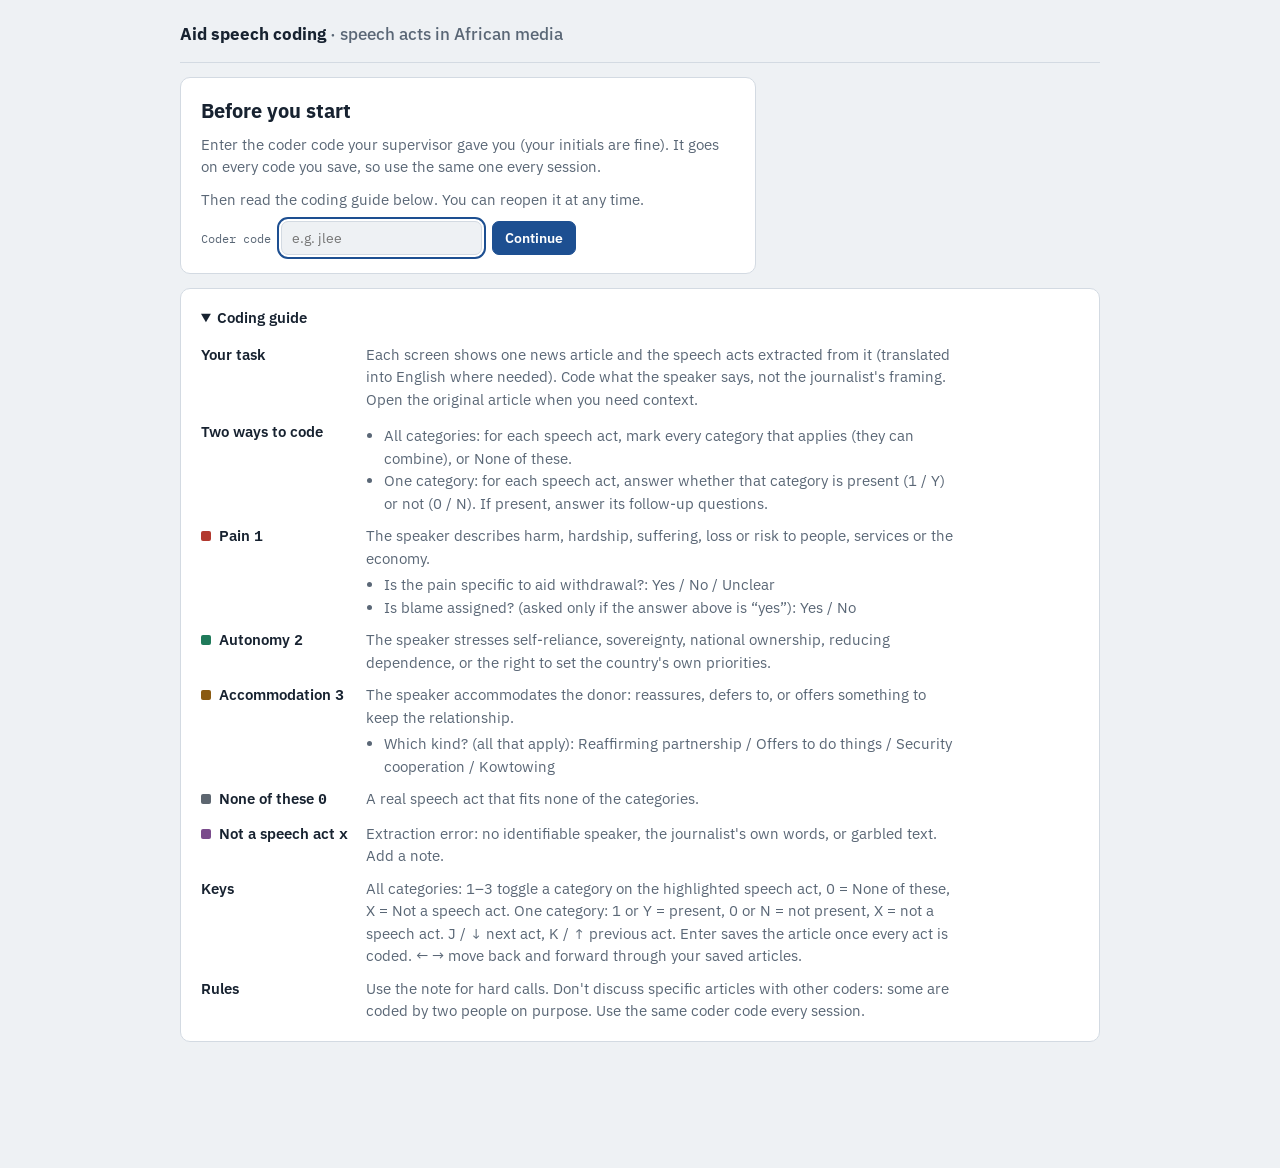
==== index.html @ 62e28b20 "Load the full coded corpus (7,097 articles, 36,225 speech acts) Data is now an index plus 100 shards" ====
<!doctype html>
<html lang="en">
<head>
<meta charset="utf-8">
<meta name="viewport" content="width=device-width,initial-scale=1,viewport-fit=cover">
<title>Aid Speech Coding</title>
<link rel="preconnect" href="https://fonts.googleapis.com">
<link rel="stylesheet" href="https://fonts.googleapis.com/css2?family=IBM+Plex+Sans:wght@400;500;600;700&family=Source+Serif+4:ital,opsz,wght@0,8..60,400;0,8..60,600;1,8..60,400&family=IBM+Plex+Mono:wght@400;500&display=swap">
<style>
/* Layout: one reading column. Article strip on top, then a stack of speech-act cards,
   each with its category keys; save bar pinned to the bottom. */
:root {
  --bg: #eef1f4; --surface: #ffffff; --ink: #172230; --muted: #5a6776; --line: #d3dae2;
  --accent: #1d4f91;          /* active card / primary action */
  --pain: #b2392f; --auto: #1f7a5a; --acc: #8a5a12; --none: #5d6670; --bad: #7a4b8c;
  --hi: #fff3c4; --danger: #a3302a;
  --sans: "IBM Plex Sans", system-ui, -apple-system, sans-serif;
  --serif: "Source Serif 4", Georgia, serif;
  --mono: "IBM Plex Mono", ui-monospace, Menlo, monospace;
  color-scheme: light;
}
@media (prefers-color-scheme: dark) { :root:not([data-theme="light"]) {
  --bg: #11161c; --surface: #1a2129; --ink: #e4e9ef; --muted: #93a0ae; --line: #2e3842;
  --accent: #6fa3e8; --pain: #e57a6e; --auto: #4fc08f; --acc: #d9a650; --none: #a3acb6; --bad: #c193d3; --hi: #4a4120; --danger: #ef7f74;
  color-scheme: dark; } }
:root[data-theme="dark"] {
  --bg: #11161c; --surface: #1a2129; --ink: #e4e9ef; --muted: #93a0ae; --line: #2e3842;
  --accent: #6fa3e8; --pain: #e57a6e; --auto: #4fc08f; --acc: #d9a650; --none: #a3acb6; --bad: #c193d3; --hi: #4a4120; --danger: #ef7f74;
  color-scheme: dark; }
* { box-sizing: border-box; }
[hidden] { display: none !important; }
html, body { background: var(--bg); }
body { color: var(--ink); font: 15px/1.5 var(--sans); padding-left: max(16px, env(safe-area-inset-left, 0px)); padding-right: max(16px, env(safe-area-inset-right, 0px)); padding-block: 0 120px; }
.wrap { max-width: 920px; margin: 0 auto; display: grid; gap: 14px; }
header { display: flex; flex-wrap: wrap; align-items: center; gap: 8px 20px; padding-block: 14px; border-bottom: 1px solid var(--line); }
header h1 { margin: 0; font-size: 17px; font-weight: 700; }
header h1 span { color: var(--muted); font-weight: 500; }
.stats { margin-left: auto; display: flex; flex-wrap: wrap; gap: 6px 18px; font: 500 13px var(--mono); color: var(--muted); font-variant-numeric: tabular-nums; align-items: center; }
.stats b { color: var(--ink); font-weight: 500; }
.panel { background: var(--surface); border: 1px solid var(--line); border-radius: 10px; padding: 18px 20px; }
.msg { max-width: 64ch; }
.msg h2 { margin: 0 0 8px; font-size: 20px; text-wrap: balance; }
.msg p { margin: 0 0 10px; color: var(--muted); }
.art h2 { margin: 0 0 4px; font: 600 20px/1.3 var(--serif); text-wrap: balance; }
.meta { font: 12.5px var(--mono); color: var(--muted); display: flex; flex-wrap: wrap; gap: 4px 14px; }
.meta a { color: var(--accent); }
.acts { display: grid; gap: 12px; }
.act { background: var(--surface); border: 1px solid var(--line); border-radius: 10px; padding: 14px 16px; display: grid; gap: 10px; cursor: default; min-width: 0; }
.act.on { border-color: var(--accent); box-shadow: 0 0 0 1px var(--accent); }
.act.ok .num { color: var(--auto); }
.act .top { display: flex; gap: 10px; align-items: baseline; flex-wrap: wrap; }
.num { font: 500 12px var(--mono); color: var(--muted); }
.spk { font-weight: 600; }
.speech { font: 16.5px/1.6 var(--serif); margin: 0; overflow-wrap: anywhere; }
.keys { display: flex; flex-wrap: wrap; gap: 8px; }
.keys button { font: 600 14px var(--sans); color: var(--ink); background: var(--surface); border: 2px solid var(--line); border-radius: 8px; padding: 7px 12px; cursor: pointer; display: inline-flex; gap: 8px; align-items: center; }
.keys button kbd { font: 400 11px var(--mono); color: var(--muted); }
.keys button:hover { border-color: var(--muted); }
.keys .sep { width: 1px; background: var(--line); margin-inline: 2px; }
.keys button[aria-pressed="true"] { border-color: var(--c); background: color-mix(in srgb, var(--c) 14%, var(--surface)); }
.fq { display: grid; gap: 8px; border-left: 3px solid var(--c); padding: 4px 0 4px 12px; }
.fq .q { display: flex; flex-wrap: wrap; gap: 6px 10px; align-items: center; font-size: 14px; }
.fq .q > span { color: var(--muted); min-width: 0; }
.fq .q.miss > span { color: var(--danger); }
.chip { font: 500 13px var(--sans); color: var(--ink); background: var(--bg); border: 1px solid var(--line); border-radius: 999px; padding: 4px 11px; cursor: pointer; }
.chip[aria-pressed="true"] { background: var(--c); border-color: var(--c); color: var(--surface); }
.savebar { position: fixed; left: 0; right: 0; bottom: 0; z-index: 5; background: var(--surface); border-top: 1px solid var(--line);
  padding: 10px max(16px, env(safe-area-inset-right, 0px)) calc(10px + env(safe-area-inset-bottom, 0px)) max(16px, env(safe-area-inset-left, 0px)); }
.savebar .in { max-width: 920px; margin: 0 auto; display: flex; flex-wrap: wrap; gap: 10px; align-items: center; }
button.btn { font: 500 14px var(--sans); color: var(--ink); background: var(--surface); border: 1px solid var(--line); border-radius: 7px; padding: 7px 12px; cursor: pointer; }
button.btn.primary { background: var(--accent); color: var(--surface); border-color: var(--accent); font-weight: 600; }
button:disabled { opacity: .45; cursor: default; }
button:focus-visible, input:focus-visible, summary:focus-visible { outline: 2px solid var(--accent); outline-offset: 2px; }
input[type=text] { font: 14px var(--sans); color: var(--ink); background: var(--bg); border: 1px solid var(--line); border-radius: 7px; padding: 7px 10px; min-width: 0; }
#note { flex: 1; min-width: 160px; }
.status { font: 13px var(--mono); color: var(--muted); }
.status.err { color: var(--danger); }
.where { font: 12px var(--mono); color: var(--muted); }
details.guide summary { cursor: pointer; font-weight: 600; }
.guide dl { display: grid; grid-template-columns: max-content 1fr; gap: 10px 18px; margin: 14px 0 0; max-width: 84ch; }
.guide dt { font-weight: 600; }
.guide dd { margin: 0; color: var(--muted); }
.guide dd ul { margin: 4px 0 0; padding-left: 18px; }
.sw { display: inline-block; width: 10px; height: 10px; border-radius: 2px; margin-right: 8px; background: var(--c); }
@media (max-width: 640px) {
  .guide dl { grid-template-columns: 1fr; gap: 2px; } .guide dd { margin-bottom: 10px; }
  .keys button kbd { display: none; }
  .stats { margin-left: 0; }
}
@media (pointer: coarse) { .keys button kbd, .keyhelp { display: none; } }
.meta a { font-weight: 600; }
.mode { color: var(--auto); } .mode.warn { color: var(--acc); }
button.btn.small { font-size: 12.5px; padding: 4px 9px; }
.formrow { display: flex; gap: 10px; flex-wrap: wrap; align-items: center; }
.task-pill { font: 600 12px var(--sans); color: var(--ink); background: var(--bg); border: 1px solid var(--line); border-radius: 999px; padding: 3px 10px; }
.tasks { display: grid; grid-template-columns: repeat(auto-fit, minmax(220px, 1fr)); gap: 10px; margin-top: 14px; }
.taskcard { --c: var(--accent); text-align: left; display: grid; gap: 4px; font: 14px/1.45 var(--sans); color: var(--muted); background: var(--surface); border: 2px solid var(--line); border-left: 6px solid var(--c); border-radius: 9px; padding: 12px 14px; cursor: pointer; }
.taskcard b { color: var(--ink); font-size: 15px; }
.taskcard:hover { border-color: var(--muted); border-left-color: var(--c); }
.taskcard.on { border-color: var(--c); }
.focus { border-left: 6px solid var(--c); display: grid; gap: 2px; }
.focus .eyebrow { font: 600 11px var(--sans); letter-spacing: .08em; text-transform: uppercase; color: var(--muted); }
.focus h3 { margin: 0; font-size: 18px; }
.focus p { margin: 0; color: var(--muted); max-width: 70ch; }
</style>
</head>
<body>
<div class="wrap">
  <header>
    <h1>Aid speech coding <span>· speech acts in African media</span></h1>
    <div class="stats" id="stats" hidden>
      <span class="task-pill" id="s-task"></span>
      <span>you <b id="s-me">0</b></span>
      <span id="s-teamwrap">team <b id="s-team">0</b>/<b id="s-total">0</b> articles</span>
      <span id="s-code"></span>
      <span class="mode" id="s-mode"></span>
      <button class="btn small" id="change-task" type="button">Change task</button>
      <button class="btn small" id="dl" type="button">Download my codes</button>
      <button class="btn small" id="switch" type="button">Switch coder</button>
    </div>
  </header>

  <section class="panel msg" id="gate"><h2>Loading…</h2><p>Loading the speech acts.</p></section>

  <section class="panel msg" id="onboard" hidden>
    <h2>Before you start</h2>
    <p>Enter the coder code your supervisor gave you (your initials are fine). It goes on every code you save, so use the same one every session.</p>
    <p>Then read the coding guide below. You can reopen it at any time.</p>
    <form id="code-form" class="formrow">
      <label for="code-input" class="where">Coder code</label>
      <input type="text" id="code-input" maxlength="12" autocomplete="off" placeholder="e.g. jlee" required>
      <button class="btn primary" type="submit">Continue</button>
    </form>
    <p class="status err" id="code-err" hidden></p>
  </section>

  <section class="panel" id="taskpick" hidden>
    <div class="msg">
      <h2>Choose how to code</h2>
      <p>Use the task your supervisor assigned. You can switch at any time; each task keeps its own progress.</p>
    </div>
    <div class="tasks" id="tasks"></div>
  </section>

  <section id="work" class="wrap" hidden>
    <div class="panel focus" id="focus" hidden></div>
    <div class="panel art" id="art"></div>
    <div class="acts" id="acts"></div>
    <div class="where" id="where"></div>
  </section>

  <section class="panel msg" id="done" hidden>
    <h2>Nothing left in this task right now</h2>
    <p id="done-text">Every article in this task is either done or being coded by someone else. If a teammate stops partway, their articles come back after a while, so check again later, or choose another task.</p>
    <div class="formrow"><button class="btn" id="done-back" type="button">← Review my codes</button><button class="btn" id="done-task" type="button">Choose another task</button></div>
  </section>

  <details class="panel guide" id="guide">
    <summary>Coding guide</summary>
    <dl id="guide-dl"></dl>
  </details>
</div>

<div class="savebar" id="savebar" hidden><div class="in">
  <button class="btn" id="prev" type="button">← Back</button>
  <button class="btn" id="fwd" type="button">Forward →</button>
  <input type="text" id="note" maxlength="400" placeholder="Note on this article (optional)">
  <span class="status" id="status"></span>
  <button class="btn primary" id="save" type="button">Save &amp; next article</button>
</div></div>

<script src="assets/config.js"></script>
<script src="assets/codebook.js"></script>
<script>
const $ = id => document.getElementById(id);
const ABSENT = { id: "absent", keys: ["0", "n"], label: "Not present", color: "--none", desc: "The category does not appear in this speech act." };
const ALL = [...CATS, ...EXCL], byCat = Object.fromEntries([...ALL, ABSENT].map(c => [c.id, c]));
const STALE_MS = (CONFIG.STALE_MINUTES || 30) * 60 * 1000;
let api, coder = "", task = "", items = [], byId = {};
let claims = new Map(), mine = new Map(), history = [], pos = -1;
let current = null, draft = null, active = 0, writing = false;
let OPTS = [], EXCL_IDS = [], poller = null;   // the answer buttons for the current task

const store = {
  get(k) { try { return JSON.parse(localStorage.getItem("aidspeech:" + k)); } catch { return null; } },
  set(k, v) { try { localStorage.setItem("aidspeech:" + k, JSON.stringify(v)); return true; } catch { return false; } },
  del(k) { try { localStorage.removeItem("aidspeech:" + k); } catch {} },
};

// ---------- tasks ----------
// "all": every category, speech by speech. A category id: only that category, present or not.
// Each (article, task) is its own unit of work: its own claim, save and double-coding.
const wid = (itemId, t = task) => itemId + "-" + t;
const itemOf = w => byId[w.slice(0, w.lastIndexOf("-"))];
function taskLabel(t) { return t === "all" ? "All categories" : byCat[t].label + " only"; }
function setTask(t) {
  task = t; store.set("task", t);
  if (t === "all") {
    OPTS = ALL.map(c => ({ ...c, keys: [c.key] }));
    EXCL_IDS = EXCL.map(e => e.id);
  } else {
    const c = byCat[t];
    OPTS = [{ ...c, label: "Present: " + c.label, keys: ["1", "y"] }, ABSENT, { ...byCat.bad, keys: ["x"] }];
    EXCL_IDS = OPTS.map(o => o.id);          // one answer per act in single-category mode
  }
}
function renderTaskPicker() {
  const card = (t, title, text) => {
    const b = el("button", { type: "button", className: "taskcard" + (t === task ? " on" : "") }, el("b", { textContent: title }), el("span", { textContent: text }));
    if (t !== "all") b.style.setProperty("--c", `var(${byCat[t].color})`);
    b.onclick = () => { setTask(t); begin(); };
    return b;
  };
  $("tasks").replaceChildren(
    card("all", "All categories, speech by speech", "For each speech act, mark every category that applies. Best for a full first pass."),
    ...CATS.map(c => card(c.id, c.label + " only", `For each speech act, decide whether ${c.label.toLowerCase()} appears${c.q.length ? ", then answer the follow-up questions" : ""}.`)));
  show("taskpick");
}

// ---------- storage back ends ----------
const LocalAPI = {
  central: false,
  async state() { return []; },
  async mine(c) { return Object.values(store.get("codes:" + c) || {}); },
  async claim() {},
  async save(c, w, body) { const all = store.get("codes:" + c) || {}; all[w] = body; if (!store.set("codes:" + c, all)) throw new Error("Browser storage is full or blocked."); },
};
function SheetsAPI(url, key) {
  const get = async params => {
    const r = await fetch(url + "?" + new URLSearchParams({ ...params, k: key }));
    const j = await r.json(); if (!j.ok) throw new Error(j.error || "Server error"); return j;
  };
  const post = async payload => { // text/plain avoids a CORS preflight, which Apps Script can't answer
    const r = await fetch(url, { method: "POST", headers: { "Content-Type": "text/plain;charset=utf-8" }, body: JSON.stringify({ ...payload, k: key }) });
    const j = await r.json(); if (!j.ok) throw new Error(j.error || "Server error"); return j;
  };
  return {
    central: true,
    async state() { return (await get({ action: "state" })).claims; },
    async mine(c) { return (await get({ action: "mine", coder: c })).codes; },
    async claim(c, w) { await post({ action: "claim", coder: c, item: w }); },
    async save(c, w, body) { await post({ action: "save", coder: c, item: w, body, rows: rowsFor(c, body), cols: COLS }); },
  };
}

function show(id) { for (const s of ["gate", "onboard", "taskpick", "work", "done"]) $(s).hidden = s !== id; $("savebar").hidden = id !== "work"; }
function gate(t, p) { $("gate").replaceChildren(el("h2", { textContent: t }), el("p", { textContent: p })); show("gate"); }
function status(t, err) { $("status").textContent = t; $("status").classList.toggle("err", !!err); }
function el(tag, props = {}, ...kids) { const e = Object.assign(document.createElement(tag), props); e.append(...kids.filter(k => k != null)); return e; }
function hash(s) { let h = 2166136261; for (let i = 0; i < s.length; i++) { h ^= s.charCodeAt(i); h = Math.imul(h, 16777619); } return h >>> 0; }

// ---------- queue: same rules as the PV coding page, per task ----------
async function refreshState() {
  try {
    const rows = await api.state(); claims = new Map();
    for (const c of rows) { if (!claims.has(c.item)) claims.set(c.item, new Map()); claims.get(c.item).set(c.coder, { at: c.at, done: !!c.done }); }
    return true;
  } catch (e) { status("Couldn't reach the project sheet: " + e.message, true); return false; }
}
function activeCoders(w) {
  const m = claims.get(w); if (!m) return 0;
  let n = 0; const now = Date.now();
  for (const [c, x] of m) if (c !== coder && (x.done || now - x.at < STALE_MS)) n++;
  return n;
}
function pickNext() {
  const own = [...claims].filter(([w, m]) => m.has(coder) && !m.get(coder).done && !mine.has(w) && w.endsWith("-" + task) && itemOf(w));
  if (own.length) return own[0][0];
  const local = items.find(it => store.get(`draft:${coder}:${wid(it.id)}`) && !mine.has(wid(it.id)));
  if (local) return wid(local.id);
  const order = (a, b) => hash(coder + wid(a.id)) - hash(coder + wid(b.id));
  const open = items.filter(it => !mine.has(wid(it.id)) && activeCoders(wid(it.id)) < (api.central ? it.n : 1));
  const half = it => it.n === 2 && activeCoders(wid(it.id)) === 1;
  open.sort((a, b) => (a.p - b.p) || (half(b) - half(a)) || order(a, b));
  return open.length ? wid(open[0].id) : null;
}
function teamDone() {
  let d = 0;
  for (const it of items) { const m = claims.get(wid(it.id)); let k = 0; if (m) for (const c of m.values()) if (c.done) k++; if (k >= it.n) d++; }
  return d;
}
function renderStats() {
  $("s-task").textContent = taskLabel(task);
  $("s-me").textContent = mine.size;
  $("s-teamwrap").hidden = !api.central;
  $("s-team").textContent = teamDone(); $("s-total").textContent = items.length;
  $("s-code").textContent = "coder " + coder;
  $("s-mode").textContent = api.central ? "● saving to project sheet" : "● saving in this browser only";
  $("s-mode").classList.toggle("warn", !api.central);
  $("stats").hidden = false;
}

// ---------- validation ----------
function visibleQs(cat, a) { return (cat.q || []).filter(q => !q.showIf || a.f[cat.id + "." + q.showIf[0]] === q.showIf[1]); }
function missing(a) {
  if (!a.cats.length) return [task === "all" ? "a category" : "an answer"];
  const out = [];
  for (const c of a.cats) { const cat = byCat[c];
    for (const q of visibleQs(cat, a)) { const v = a.f[c + "." + q.id]; if (v == null || (Array.isArray(v) && !v.length)) out.push(cat.label + ": " + q.label.replace(/\?.*$/, "?")); } }
  return out;
}
function cleanFollowups(a) {
  const keep = {};
  for (const c of a.cats) for (const q of visibleQs(byCat[c], a)) { const k = c + "." + q.id; if (k in a.f) keep[k] = a.f[k]; }
  a.f = keep;
}

// ---------- render ----------
// Speech acts live in data/acts/<shard>.json; load a shard the first time one of its articles is needed.
const shardLoads = {};
function ensureActs(it) {
  if (it.acts) return Promise.resolve();
  shardLoads[it.s] ||= fetch(`data/acts/${it.s}.json`).then(r => { if (!r.ok) throw new Error("HTTP " + r.status); return r.json(); })
    .then(m => { for (const [id, acts] of Object.entries(m)) if (byId[id]) byId[id].acts = acts; })
    .catch(e => { delete shardLoads[it.s]; throw e; });
  return shardLoads[it.s];
}
async function renderItem(w) {
  const it0 = itemOf(w);
  try { await ensureActs(it0); } catch { return gate("Couldn't load the speech acts", "Check your connection and reload the page."); }
  current = w; const it = it0, saved = mine.get(w);
  const local = store.get(`draft:${coder}:${w}`);
  draft = saved ? { acts: saved.acts.map(a => ({ k: a.k, cats: [...a.cats], f: { ...a.f } })), note: saved.note || "" }
    : local || { acts: it.acts.map(a => ({ k: a.k, cats: [], f: {} })), note: "" };
  active = saved ? 0 : Math.max(0, draft.acts.findIndex(a => missing(a).length));
  renderFocus(); renderArticle(it); renderActs();
  $("note").value = draft.note;
  $("prev").disabled = pos <= 0; $("fwd").disabled = pos >= history.length;
  $("where").textContent = pos < history.length ? `Reviewing your article ${pos + 1} of ${history.length} in this task` : `New article · ${it.acts.length} speech act${it.acts.length > 1 ? "s" : ""}`;
  status(""); show("work"); window.scrollTo(0, 0);
}
function renderFocus() {
  if (task === "all") { $("focus").hidden = true; return; }
  const c = byCat[task]; $("focus").style.setProperty("--c", `var(${c.color})`);
  $("focus").replaceChildren(el("div", { className: "eyebrow", textContent: "Coding one category" }), el("h3", { textContent: c.label }), el("p", { textContent: c.desc }));
  $("focus").hidden = false;
}
function renderArticle(it) {
  $("art").replaceChildren(
    el("h2", { textContent: it.title || "(untitled)" }),
    el("div", { className: "meta" }, el("span", { textContent: it.country }), el("span", { textContent: it.source }), el("span", { textContent: it.date }),
      el("span", { textContent: "lang " + it.lang }), el("a", { href: it.url, target: "_blank", rel: "noopener", textContent: "Open the original article for context ↗" })));
}
function keyBtn(opt, a, i) {
  const b = el("button", { type: "button" }, el("span", { textContent: opt.label }), el("kbd", { textContent: opt.keys.join("/") }));
  b.style.setProperty("--c", `var(${opt.color})`);
  b.setAttribute("aria-pressed", String(a.cats.includes(opt.id)));
  b.onclick = e => { e.stopPropagation(); toggle(i, opt.id); };
  return b;
}
function renderActs() {
  const it = itemOf(current);
  $("acts").replaceChildren(...draft.acts.map((a, i) => {
    const src = it.acts[i], ok = !missing(a).length;
    const main = OPTS.filter(o => !EXCL.some(e => e.id === o.id) && o.id !== "absent"), rest = OPTS.filter(o => !main.includes(o));
    const keys = el("div", { className: "keys" }, ...main.map(o => keyBtn(o, a, i)), el("span", { className: "sep" }), ...rest.map(o => keyBtn(o, a, i)));
    const fqs = a.cats.filter(c => byCat[c].q?.length).map(c => {
      const cat = byCat[c], box = el("div", { className: "fq" }); box.style.setProperty("--c", `var(${cat.color})`);
      for (const q of visibleQs(cat, a)) {
        const k = c + "." + q.id, v = a.f[k];
        const row = el("div", { className: "q" + (v == null || (Array.isArray(v) && !v.length) ? " miss" : "") }, el("span", { textContent: cat.label + " · " + q.label }));
        for (const [ov, ol] of q.opts) {
          const on = q.many ? (v || []).includes(ov) : v === ov;
          const ch = el("button", { type: "button", className: "chip", textContent: ol }); ch.setAttribute("aria-pressed", String(on));
          ch.onclick = e => { e.stopPropagation(); answer(i, k, ov, q.many); };
          row.append(ch);
        }
        box.append(row);
      }
      return box;
    });
    const card = el("article", { className: "act" + (i === active ? " on" : "") + (ok ? " ok" : "") },
      el("div", { className: "top" }, el("span", { className: "num", textContent: `${ok ? "✓ " : ""}${i + 1}/${draft.acts.length}` }), el("span", { className: "spk", textContent: src.speaker })),
      el("p", { className: "speech", textContent: src.speech }), keys, ...fqs);
    card.onclick = () => { if (active !== i) { active = i; renderActs(); } };
    return card;
  }));
  const n = draft.acts.filter(a => !missing(a).length).length;
  $("save").textContent = n === draft.acts.length ? (pos < history.length ? "Save changes" : "Save & next article") : `${n}/${draft.acts.length} coded`;
}
function persistDraft() { if (!mine.has(current)) store.set(`draft:${coder}:${current}`, draft); }
function toggle(i, id) {
  const a = draft.acts[i]; active = i;
  const isExcl = EXCL_IDS.includes(id);
  if (a.cats.includes(id)) a.cats = a.cats.filter(c => c !== id);
  else a.cats = isExcl ? [id] : [...a.cats.filter(c => !EXCL_IDS.includes(c)), id];
  cleanFollowups(a); persistDraft();
  // an exclusive answer with nothing to follow up finishes the act: move on
  if (isExcl && a.cats.length && !byCat[id].q?.length && i < draft.acts.length - 1) active = i + 1;
  renderActs(); scrollActive();
}
function answer(i, k, v, many) {
  const a = draft.acts[i]; active = i;
  if (many) { const s = new Set(a.f[k] || []); s.has(v) ? s.delete(v) : s.add(v); a.f[k] = [...s]; }
  else a.f[k] = a.f[k] === v ? undefined : v;
  if (a.f[k] === undefined) delete a.f[k];
  cleanFollowups(a); persistDraft(); renderActs();
}
function scrollActive() { const c = $("acts").children[active]; if (c) { const r = c.getBoundingClientRect(); if (r.top < 60 || r.bottom > innerHeight - 90) c.scrollIntoView({ block: "center", behavior: matchMedia("(prefers-reduced-motion: reduce)").matches ? "auto" : "smooth" }); } }

// ---------- save / navigate ----------
async function openNext() {
  pos = history.length;
  if (api.central) await refreshState();
  const w = pickNext();
  if (!w) { current = null; show("done"); renderStats(); return; }
  await renderItem(w); renderStats();
  if (!claims.get(w)?.has(coder)) {
    claims.set(w, (claims.get(w) || new Map()).set(coder, { at: Date.now(), done: false }));
    api.claim(coder, w).catch(() => status("Couldn't reserve this article. Your codes will still save.", true));
  }
}
async function save() {
  if (!current || writing) return;
  const bad = draft.acts.map((a, i) => [i, missing(a)]).filter(([, m]) => m.length);
  if (bad.length) { active = bad[0][0]; renderActs(); scrollActive(); return status(`Act ${bad[0][0] + 1} needs ${bad[0][1][0]}`, true); }
  writing = true; status("Saving…"); $("save").disabled = true;
  const w = current, it = itemOf(w);
  const body = { item: w, article: it.id, article_id: it.article_id, task, coder, cbv: CB_VERSION, at: Date.now(), note: $("note").value.trim().slice(0, 400),
    acts: draft.acts.map(a => ({ k: a.k, cats: a.cats, f: a.f })) };
  try {
    await api.save(coder, w, body);
    const reviewing = pos < history.length;
    mine.set(w, body); store.del(`draft:${coder}:${w}`);
    if (!reviewing) history.push(w);
    claims.set(w, (claims.get(w) || new Map()).set(coder, { at: body.at, done: true }));
    writing = false; $("save").disabled = false; renderStats();
    if (reviewing) go(1); else openNext();
  } catch (e) {
    writing = false; $("save").disabled = false;
    status("Save failed: " + (e.message || "check your connection") + ". Your work is kept on this computer; try again.", true);
  }
}
function go(d) { const p = pos + d; if (p < 0 || p > history.length) return; pos = p; if (pos === history.length) openNext(); else renderItem(history[pos]); }

// ---------- CSV (one row per coder x task x speech act) ----------
// In a single-category task only that category (and "bad") is judged: other category columns stay blank.
const COLS = ["coder", "task", "article_id", "pool", "stratum", "country", "source", "date", "url", "title", "act_n", "speaker", "speech", "categories",
  ...ALL.flatMap(c => [c.id, ...(c.q || []).map(q => c.id + "." + q.id)]), "article_note", "codebook_version", "saved_at"];
function rowsFor(c, L) {
  const it = byId[L.article];
  return L.acts.map((a, i) => {
    const src = it.acts[i] || {};
    const r = { coder: c, task: L.task, article_id: it.article_id, pool: it.pool, stratum: it.stratum, country: it.country, source: it.source, date: it.date, url: it.url, title: it.title,
      act_n: a.k, speaker: src.speaker, speech: src.speech, categories: a.cats.filter(x => x !== "absent").join("|"), article_note: L.note, codebook_version: L.cbv, saved_at: new Date(L.at).toISOString() };
    for (const cat of ALL) {
      const judged = L.task === "all" || cat.id === L.task || cat.id === "bad";
      r[cat.id] = judged ? (a.cats.includes(cat.id) ? 1 : 0) : "";
      for (const q of cat.q || []) { const v = a.f[cat.id + "." + q.id]; r[cat.id + "." + q.id] = Array.isArray(v) ? v.join("|") : (v ?? ""); }
    }
    return COLS.map(k => r[k] ?? "");
  });
}
async function downloadMine() {
  const esc = v => { v = String(v ?? ""); return /[",\n\r]/.test(v) ? `"${v.replace(/"/g, '""')}"` : v; };
  const lines = [COLS.join(",")];
  const all = (await api.mine(coder).catch(() => [...mine.values()])).filter(L => L?.article && byId[L.article]);
  try { await Promise.all(all.map(L => ensureActs(byId[L.article]))); } catch { return status("Couldn't load the speech acts for the download. Check your connection.", true); }
  for (const L of all.sort((a, b) => a.at - b.at)) for (const r of rowsFor(coder, L)) lines.push(r.map(esc).join(","));
  const a = el("a", { href: URL.createObjectURL(new Blob(["﻿" + lines.join("\r\n")], { type: "text/csv;charset=utf-8" })), download: `aid_speech_codes_${coder}_${new Date().toISOString().slice(0, 10)}.csv` });
  document.body.append(a); a.click(); a.remove(); setTimeout(() => URL.revokeObjectURL(a.href), 2000);
}

// ---------- guide ----------
function renderGuide() {
  const dl = $("guide-dl");
  dl.append(el("dt", { textContent: "Your task" }), el("dd", { textContent: "Each screen shows one news article and the speech acts extracted from it (translated into English where needed). Code what the speaker says, not the journalist's framing. Open the original article when you need context." }),
    el("dt", { textContent: "Two ways to code" }), el("dd", {}, el("ul", {},
      el("li", { textContent: "All categories: for each speech act, mark every category that applies (they can combine), or None of these." }),
      el("li", { textContent: "One category: for each speech act, answer whether that category is present (1 / Y) or not (0 / N). If present, answer its follow-up questions." }))));
  for (const c of ALL) {
    const sw = el("span", { className: "sw" }); sw.style.setProperty("--c", `var(${c.color})`);
    const dd = el("dd", { textContent: c.desc });
    if (c.q?.length) dd.append(el("ul", {}, ...c.q.map(q => el("li", { textContent: q.label + (q.showIf ? ` (asked only if the answer above is “${q.showIf[1]}”)` : "") + ": " + q.opts.map(o => o[1]).join(" / ") }))));
    dl.append(el("dt", {}, sw, document.createTextNode(c.label + " "), el("kbd", { className: "keyhelp", textContent: c.key })), dd);
  }
  dl.append(el("dt", { className: "keyhelp", textContent: "Keys" }), el("dd", { className: "keyhelp", textContent: "All categories: 1–3 toggle a category on the highlighted speech act, 0 = None of these, X = Not a speech act. One category: 1 or Y = present, 0 or N = not present, X = not a speech act. J / ↓ next act, K / ↑ previous act. Enter saves the article once every act is coded. ← → move back and forward through your saved articles." }),
    el("dt", { textContent: "Rules" }), el("dd", { textContent: "Use the note for hard calls. Don't discuss specific articles with other coders: some are coded by two people on purpose. Use the same coder code every session." }));
}

// ---------- start ----------
async function begin() {
  if (!task) return renderTaskPicker();
  gate("Loading your codes…", "Fetching what you have already coded.");
  let all;
  try { all = (await api.mine(coder)).filter(x => x?.item && x.task === task && itemOf(x.item)); }
  catch (e) { return gate("Couldn't reach the project sheet", e.message + ". Check your connection and reload. If it keeps happening, tell your supervisor."); }
  mine = new Map(all.map(x => [x.item, x]));
  history = [...mine.values()].sort((a, b) => a.at - b.at).map(x => x.item);
  $("done-text").hidden = !api.central;
  if (api.central && !poller) poller = setInterval(async () => { if (!writing && !$("work").hidden && document.visibilityState === "visible" && await refreshState()) renderStats(); }, 90000);
  openNext();
}
async function start() {
  renderGuide();
  $("prev").onclick = () => go(-1); $("fwd").onclick = () => go(1); $("save").onclick = save;
  $("done-back").onclick = () => { if (history.length) { pos = history.length - 1; renderItem(history[pos]); } };
  $("done-task").onclick = $("change-task").onclick = () => { if (!writing) renderTaskPicker(); };
  $("note").addEventListener("input", () => { if (draft) { draft.note = $("note").value; persistDraft(); } });
  $("dl").onclick = downloadMine;
  $("switch").onclick = () => { store.del("coder"); location.reload(); };
  document.addEventListener("keydown", e => {
    if (e.target.tagName === "INPUT" || $("work").hidden || e.metaKey || e.ctrlKey || e.altKey) return;
    const k = e.key.toLowerCase(), o = OPTS.find(x => x.keys.includes(k));
    if (o) { e.preventDefault(); toggle(active, o.id); }
    else if (k === "j" || k === "arrowdown") { e.preventDefault(); active = Math.min(active + 1, draft.acts.length - 1); renderActs(); scrollActive(); }
    else if (k === "k" || k === "arrowup") { e.preventDefault(); active = Math.max(active - 1, 0); renderActs(); scrollActive(); }
    else if (k === "enter") { e.preventDefault(); save(); }
    else if (k === "arrowleft") go(-1);
    else if (k === "arrowright") go(1);
  });

  // project key comes in the RA's link (#k=...) and is remembered on this computer
  const hk = new URLSearchParams(location.hash.slice(1)).get("k");
  if (hk) { store.set("key", hk); try { window.history.replaceState(null, "", location.pathname + location.search); } catch {} }
  const key = store.get("key");
  if (CONFIG.BACKEND_URL) {
    if (!key) return gate("Use the link your supervisor sent", "This page needs the project key that is part of that link (it ends in #k=…). Open the full link once on this computer.");
    api = SheetsAPI(CONFIG.BACKEND_URL, key);
  } else api = LocalAPI;

  try { items = await (await fetch("data/index.json")).json(); } catch { return gate("Couldn't load the speech acts", "Reload the page. If this keeps happening, tell your supervisor."); }
  byId = Object.fromEntries(items.map(it => [it.id, it]));

  const t = store.get("task"); if (t && (t === "all" || CATS.some(c => c.id === t))) setTask(t);
  coder = store.get("coder") || "";
  if (!coder) { show("onboard"); $("guide").open = true; $("code-input").focus(); }
  else begin();
  $("code-form").addEventListener("submit", e => {
    e.preventDefault();
    const v = $("code-input").value.trim().toLowerCase();
    if (!/^[a-z0-9_-]{2,12}$/.test(v)) { $("code-err").textContent = "Use 2 to 12 letters or numbers, no spaces."; $("code-err").hidden = false; return; }
    coder = v; store.set("coder", v); $("guide").open = false; begin();
  });
}
start();
</script>
</body>
</html>
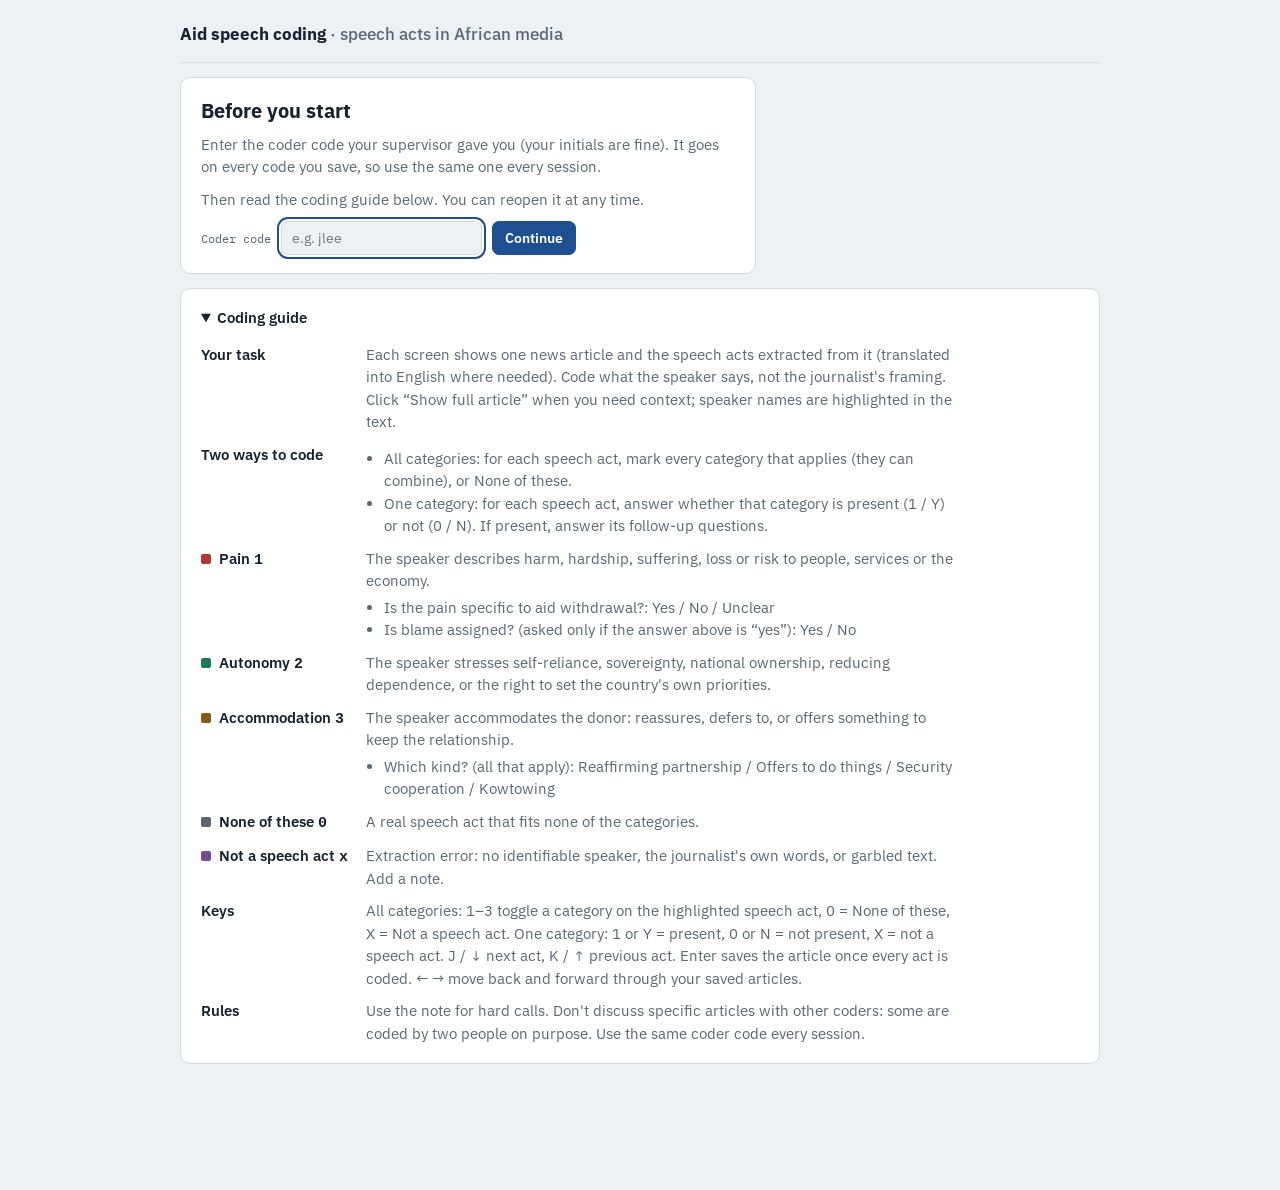
==== commit 63197ad8: "Show full article text, article details and speaker titles Full text (with English translation tab) " ====
--- a/index.html
+++ b/index.html
@@ -4,6 +4,7 @@
 <meta charset="utf-8">
 <meta name="viewport" content="width=device-width,initial-scale=1,viewport-fit=cover">
 <title>Aid Speech Coding</title>
+<meta name="robots" content="noindex, nofollow">
 <link rel="preconnect" href="https://fonts.googleapis.com">
 <link rel="stylesheet" href="https://fonts.googleapis.com/css2?family=IBM+Plex+Sans:wght@400;500;600;700&family=Source+Serif+4:ital,opsz,wght@0,8..60,400;0,8..60,600;1,8..60,400&family=IBM+Plex+Mono:wght@400;500&display=swap">
 <style>
@@ -102,6 +103,17 @@
 .focus .eyebrow { font: 600 11px var(--sans); letter-spacing: .08em; text-transform: uppercase; color: var(--muted); }
 .focus h3 { margin: 0; font-size: 18px; }
 .focus p { margin: 0; color: var(--muted); max-width: 70ch; }
+.facts { display: flex; flex-wrap: wrap; gap: 6px 28px; margin: 8px 0 12px; }
+.fact { display: grid; gap: 0; min-width: 0; }
+.fact dt { font: 600 11px var(--sans); letter-spacing: .07em; text-transform: uppercase; color: var(--muted); }
+.fact dd { margin: 0; font-weight: 500; }
+.art .formrow a { color: var(--accent); font-weight: 600; font-size: 14px; }
+.fulltext { margin-top: 14px; border-top: 1px solid var(--line); padding-top: 12px; display: grid; gap: 10px; min-width: 0; }
+.tabs { display: flex; gap: 6px; flex-wrap: wrap; --c: var(--accent); }
+.textpane { white-space: pre-wrap; font: 16px/1.65 var(--serif); max-width: 72ch; max-height: 65vh; overflow: auto; padding-right: 8px; overflow-wrap: anywhere; }
+.textpane mark { background: var(--hi); color: inherit; border-radius: 2px; }
+.who { display: grid; gap: 1px; min-width: 0; }
+.spktitle { color: var(--muted); font-size: 14px; }
 </style>
 </head>
 <body>
@@ -335,11 +347,48 @@
   $("focus").replaceChildren(el("div", { className: "eyebrow", textContent: "Coding one category" }), el("h3", { textContent: c.label }), el("p", { textContent: c.desc }));
   $("focus").hidden = false;
 }
+const LANGS = { en: "English", fr: "French", pt: "Portuguese", sw: "Swahili", am: "Amharic", de: "German", ar: "Arabic", so: "Somali" };
+const fact = (label, value) => el("div", { className: "fact" }, el("dt", { textContent: label }), el("dd", { textContent: value || "—" }));
 function renderArticle(it) {
+  const body = el("div", { className: "fulltext", id: "fulltext", hidden: true });
+  const toggle = el("button", { type: "button", className: "btn", textContent: "Show full article" });
+  toggle.onclick = () => showFullText(it, body, toggle);
   $("art").replaceChildren(
     el("h2", { textContent: it.title || "(untitled)" }),
-    el("div", { className: "meta" }, el("span", { textContent: it.country }), el("span", { textContent: it.source }), el("span", { textContent: it.date }),
-      el("span", { textContent: "lang " + it.lang }), el("a", { href: it.url, target: "_blank", rel: "noopener", textContent: "Open the original article for context ↗" })));
+    el("dl", { className: "facts" }, fact("Country", it.country), fact("Media outlet", it.source), fact("Date", it.date), fact("Language", LANGS[it.lang] || it.lang)),
+    el("div", { className: "formrow" }, toggle, el("a", { href: it.url, target: "_blank", rel: "noopener", textContent: "Original web page ↗" })),
+    body);
+}
+// Full article text lives in data/text/<shard>.json; fetched only when an RA opens it.
+const textLoads = {};
+async function showFullText(it, body, toggle) {
+  if (!body.hidden) { body.hidden = true; toggle.textContent = "Show full article"; return; }
+  toggle.disabled = true; toggle.textContent = "Loading…";
+  try {
+    textLoads[it.s] ||= fetch(`data/text/${it.s}.json`).then(r => { if (!r.ok) throw new Error(); return r.json(); }).catch(e => { delete textLoads[it.s]; throw e; });
+    const tx = (await textLoads[it.s])[it.id] || { t: "", en: "" };
+    const pane = el("div", { className: "textpane" });
+    const names = [...new Set((it.acts || []).map(a => a.name).filter(n => n && n.length >= 4))];
+    const fill = txt => { pane.replaceChildren(...highlight(txt || "(No text was captured for this article.)", names)); };
+    const tabs = tx.en ? el("div", { className: "tabs" }) : null;
+    if (tabs) {
+      const mk = (label, txt) => { const b = el("button", { type: "button", className: "chip", textContent: label }); b.onclick = () => { fill(txt); for (const x of tabs.children) x.setAttribute("aria-pressed", String(x === b)); }; return b; };
+      tabs.append(mk("English translation", tx.en), mk("Original (" + (LANGS[it.lang] || it.lang) + ")", tx.t));
+      tabs.children[0].setAttribute("aria-pressed", "true");
+    }
+    fill(tx.en || tx.t);
+    body.replaceChildren(...[el("p", { className: "where", textContent: "Speaker names are highlighted." }), tabs, pane].filter(Boolean));
+    body.hidden = false; toggle.textContent = "Hide full article";
+  } catch { toggle.textContent = "Couldn't load the text. Try again"; }
+  toggle.disabled = false;
+}
+function highlight(text, names) {
+  if (!names.length) return [document.createTextNode(text)];
+  const re = new RegExp(names.map(n => n.replace(/[.*+?^${}()|[\]\\]/g, "\\$&")).join("|"), "g");
+  const out = []; let last = 0, m;
+  while ((m = re.exec(text))) { out.push(document.createTextNode(text.slice(last, m.index)), el("mark", { textContent: m[0] })); last = m.index + m[0].length; }
+  out.push(document.createTextNode(text.slice(last)));
+  return out;
 }
 function keyBtn(opt, a, i) {
   const b = el("button", { type: "button" }, el("span", { textContent: opt.label }), el("kbd", { textContent: opt.keys.join("/") }));
@@ -370,7 +419,7 @@
       return box;
     });
     const card = el("article", { className: "act" + (i === active ? " on" : "") + (ok ? " ok" : "") },
-      el("div", { className: "top" }, el("span", { className: "num", textContent: `${ok ? "✓ " : ""}${i + 1}/${draft.acts.length}` }), el("span", { className: "spk", textContent: src.speaker })),
+      el("div", { className: "top" }, el("span", { className: "num", textContent: `${ok ? "✓ " : ""}${i + 1}/${draft.acts.length}` }), el("div", { className: "who" }, el("span", { className: "spk", textContent: src.name || src.speaker }), src.title ? el("span", { className: "spktitle", textContent: src.title }) : null)),
       el("p", { className: "speech", textContent: src.speech }), keys, ...fqs);
     card.onclick = () => { if (active !== i) { active = i; renderActs(); } };
     return card;
@@ -435,14 +484,14 @@
 
 // ---------- CSV (one row per coder x task x speech act) ----------
 // In a single-category task only that category (and "bad") is judged: other category columns stay blank.
-const COLS = ["coder", "task", "article_id", "pool", "stratum", "country", "source", "date", "url", "title", "act_n", "speaker", "speech", "categories",
+const COLS = ["coder", "task", "article_id", "pool", "stratum", "country", "source", "date", "url", "title", "act_n", "speaker", "speaker_name", "speaker_title", "speech", "categories",
   ...ALL.flatMap(c => [c.id, ...(c.q || []).map(q => c.id + "." + q.id)]), "article_note", "codebook_version", "saved_at"];
 function rowsFor(c, L) {
   const it = byId[L.article];
   return L.acts.map((a, i) => {
     const src = it.acts[i] || {};
     const r = { coder: c, task: L.task, article_id: it.article_id, pool: it.pool, stratum: it.stratum, country: it.country, source: it.source, date: it.date, url: it.url, title: it.title,
-      act_n: a.k, speaker: src.speaker, speech: src.speech, categories: a.cats.filter(x => x !== "absent").join("|"), article_note: L.note, codebook_version: L.cbv, saved_at: new Date(L.at).toISOString() };
+      act_n: a.k, speaker: src.speaker, speaker_name: src.name, speaker_title: src.title, speech: src.speech, categories: a.cats.filter(x => x !== "absent").join("|"), article_note: L.note, codebook_version: L.cbv, saved_at: new Date(L.at).toISOString() };
     for (const cat of ALL) {
       const judged = L.task === "all" || cat.id === L.task || cat.id === "bad";
       r[cat.id] = judged ? (a.cats.includes(cat.id) ? 1 : 0) : "";
@@ -464,7 +513,7 @@
 // ---------- guide ----------
 function renderGuide() {
   const dl = $("guide-dl");
-  dl.append(el("dt", { textContent: "Your task" }), el("dd", { textContent: "Each screen shows one news article and the speech acts extracted from it (translated into English where needed). Code what the speaker says, not the journalist's framing. Open the original article when you need context." }),
+  dl.append(el("dt", { textContent: "Your task" }), el("dd", { textContent: "Each screen shows one news article and the speech acts extracted from it (translated into English where needed). Code what the speaker says, not the journalist's framing. Click “Show full article” when you need context; speaker names are highlighted in the text." }),
     el("dt", { textContent: "Two ways to code" }), el("dd", {}, el("ul", {},
       el("li", { textContent: "All categories: for each speech act, mark every category that applies (they can combine), or None of these." }),
       el("li", { textContent: "One category: for each speech act, answer whether that category is present (1 / Y) or not (0 / N). If present, answer its follow-up questions." }))));
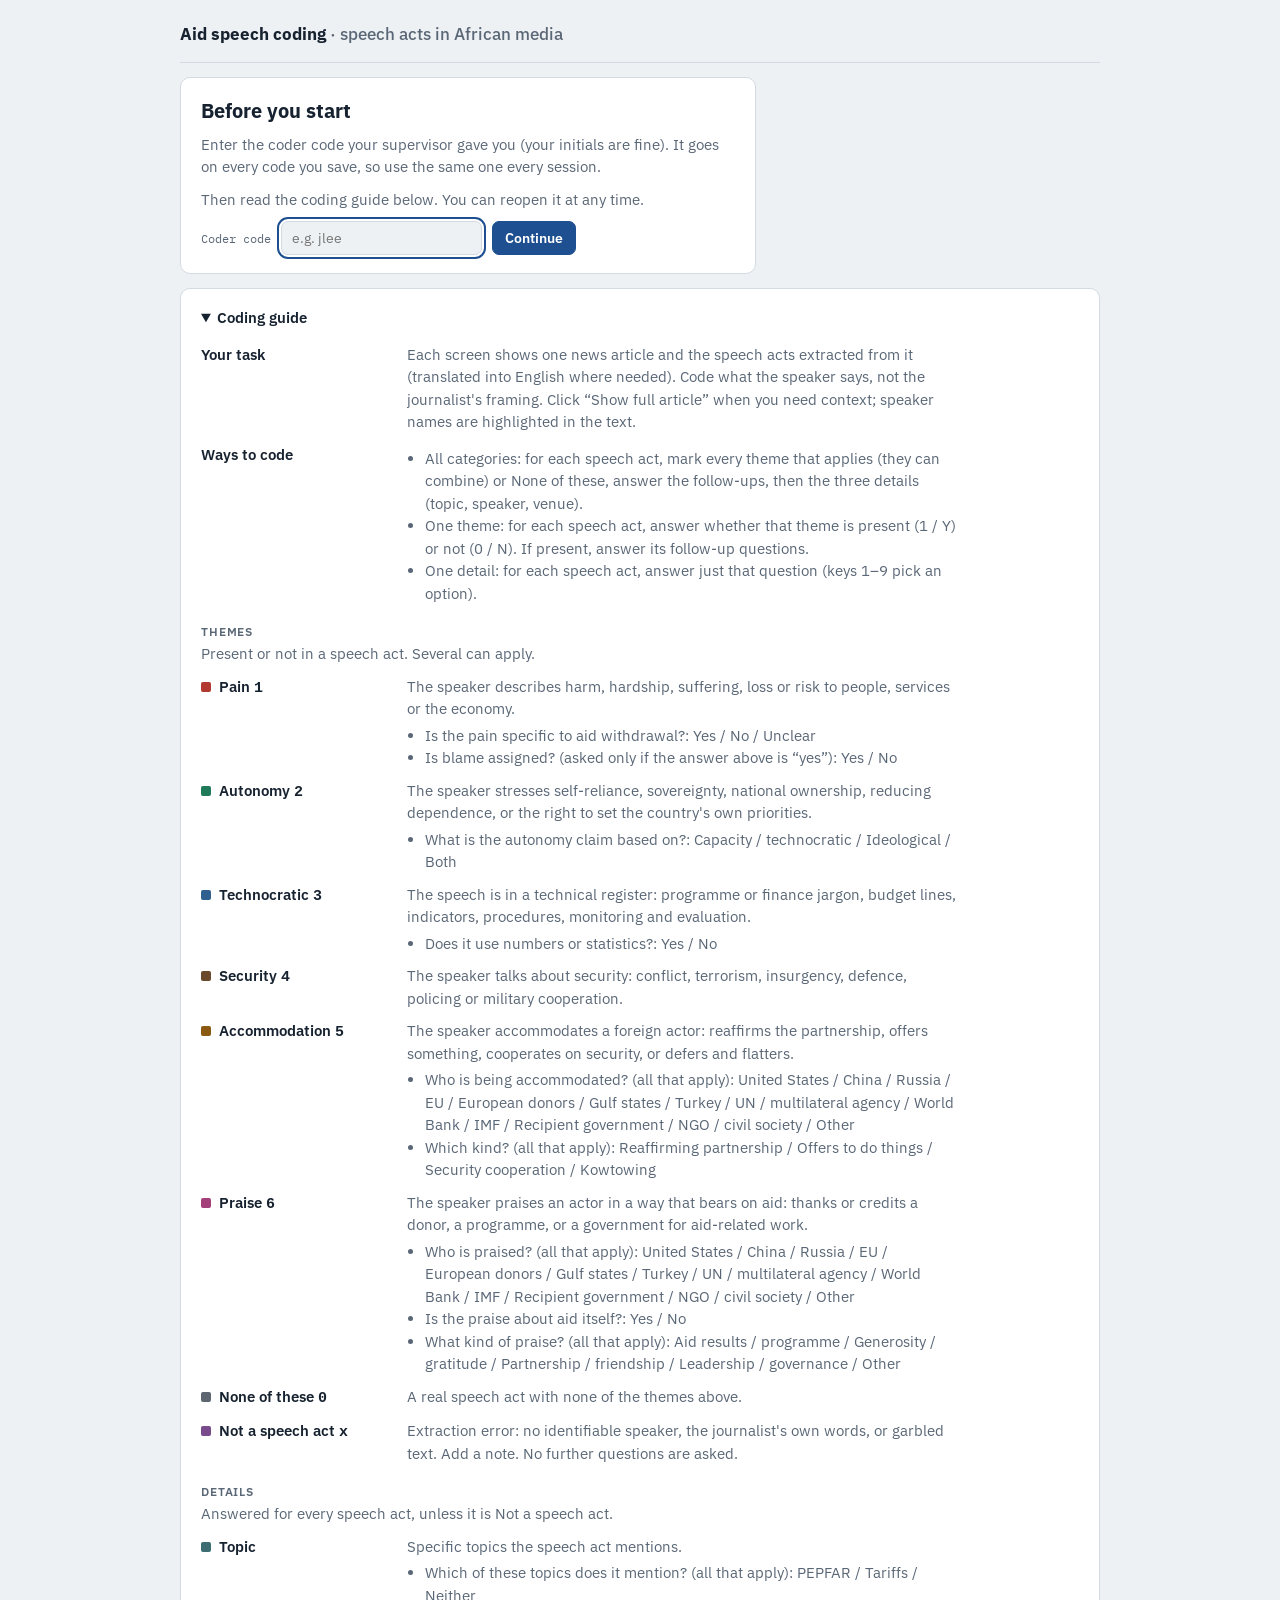
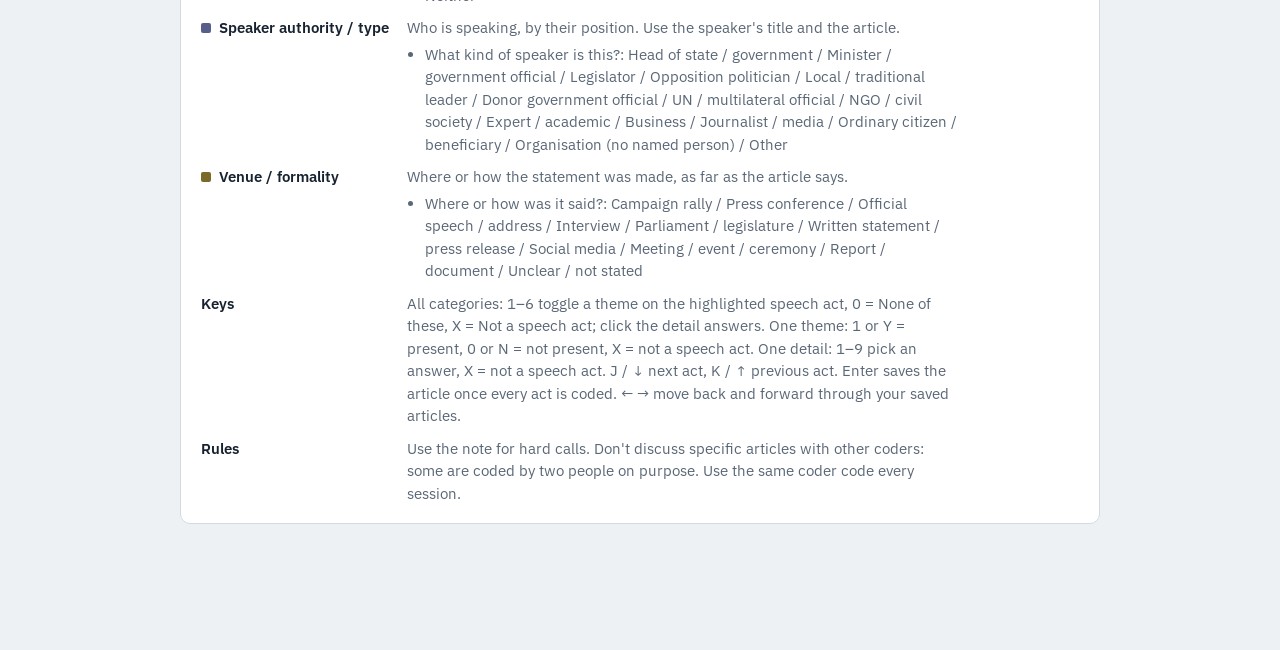
==== commit babba4cf: "Codebook v1: six themes plus topic, speaker and venue details Themes: Pain (aid-specific, blame), Au" ====
--- a/index.html
+++ b/index.html
@@ -14,6 +14,7 @@
   --bg: #eef1f4; --surface: #ffffff; --ink: #172230; --muted: #5a6776; --line: #d3dae2;
   --accent: #1d4f91;          /* active card / primary action */
   --pain: #b2392f; --auto: #1f7a5a; --acc: #8a5a12; --none: #5d6670; --bad: #7a4b8c;
+  --tech: #2f5f8f; --sec: #6a4a2a; --praise: #a3407a; --topic: #3c6e71; --spk: #555f8a; --venue: #7a6a2a;
   --hi: #fff3c4; --danger: #a3302a;
   --sans: "IBM Plex Sans", system-ui, -apple-system, sans-serif;
   --serif: "Source Serif 4", Georgia, serif;
@@ -22,11 +23,11 @@
 }
 @media (prefers-color-scheme: dark) { :root:not([data-theme="light"]) {
   --bg: #11161c; --surface: #1a2129; --ink: #e4e9ef; --muted: #93a0ae; --line: #2e3842;
-  --accent: #6fa3e8; --pain: #e57a6e; --auto: #4fc08f; --acc: #d9a650; --none: #a3acb6; --bad: #c193d3; --hi: #4a4120; --danger: #ef7f74;
+  --accent: #6fa3e8; --pain: #e57a6e; --auto: #4fc08f; --acc: #d9a650; --none: #a3acb6; --bad: #c193d3; --tech: #7fb2e5; --sec: #c9a27a; --praise: #e58bbd; --topic: #7cc0c3; --spk: #a7b0e0; --venue: #d2c27a; --hi: #4a4120; --danger: #ef7f74;
   color-scheme: dark; } }
 :root[data-theme="dark"] {
   --bg: #11161c; --surface: #1a2129; --ink: #e4e9ef; --muted: #93a0ae; --line: #2e3842;
-  --accent: #6fa3e8; --pain: #e57a6e; --auto: #4fc08f; --acc: #d9a650; --none: #a3acb6; --bad: #c193d3; --hi: #4a4120; --danger: #ef7f74;
+  --accent: #6fa3e8; --pain: #e57a6e; --auto: #4fc08f; --acc: #d9a650; --none: #a3acb6; --bad: #c193d3; --tech: #7fb2e5; --sec: #c9a27a; --praise: #e58bbd; --topic: #7cc0c3; --spk: #a7b0e0; --venue: #d2c27a; --hi: #4a4120; --danger: #ef7f74;
   color-scheme: dark; }
 * { box-sizing: border-box; }
 [hidden] { display: none !important; }
@@ -114,6 +115,11 @@
 .textpane mark { background: var(--hi); color: inherit; border-radius: 2px; }
 .who { display: grid; gap: 1px; min-width: 0; }
 .spktitle { color: var(--muted); font-size: 14px; }
+.taskhead { grid-column: 1 / -1; margin: 8px 0 0; font: 600 12px var(--sans); letter-spacing: .07em; text-transform: uppercase; color: var(--muted); }
+.fq.detail { border-left-style: dotted; }
+.guide dt.gh { grid-column: 1 / -1; margin-top: 8px; font-size: 12px; letter-spacing: .07em; text-transform: uppercase; color: var(--muted); }
+.guide dt.gh + dd { grid-column: 1 / -1; margin-top: -8px; }
+.chip kbd { font: 400 11px var(--mono); opacity: .7; margin-right: 6px; }
 </style>
 </head>
 <body>
@@ -186,7 +192,8 @@
 <script>
 const $ = id => document.getElementById(id);
 const ABSENT = { id: "absent", keys: ["0", "n"], label: "Not present", color: "--none", desc: "The category does not appear in this speech act." };
-const ALL = [...CATS, ...EXCL], byCat = Object.fromEntries([...ALL, ABSENT].map(c => [c.id, c]));
+const ALL = [...CATS, ...EXCL], byCat = Object.fromEntries([...ALL, ...ATTRS, ABSENT].map(c => [c.id, c]));
+const isAttr = t => ATTRS.some(x => x.id === t);
 const STALE_MS = (CONFIG.STALE_MINUTES || 30) * 60 * 1000;
 let api, coder = "", task = "", items = [], byId = {};
 let claims = new Map(), mine = new Map(), history = [], pos = -1;
@@ -200,16 +207,24 @@
 };
 
 // ---------- tasks ----------
-// "all": every category, speech by speech. A category id: only that category, present or not.
+// "all": every theme plus every detail, speech by speech. A theme id: only that theme, present or not.
+// A detail id (topic, speaker, venue): only that detail question.
 // Each (article, task) is its own unit of work: its own claim, save and double-coding.
 const wid = (itemId, t = task) => itemId + "-" + t;
 const itemOf = w => byId[w.slice(0, w.lastIndexOf("-"))];
 function taskLabel(t) { return t === "all" ? "All categories" : byCat[t].label + " only"; }
+// the detail questions this task asks on every speech act
+const attrsFor = (t = task) => t === "all" ? ATTRS : ATTRS.filter(x => x.id === t);
+// everything whose questions are asked on this act: present themes + this task's details
+const askedOn = a => a.cats.includes("bad") ? [] : [...a.cats.filter(c => byCat[c].q), ...attrsFor().map(x => x.id)];
 function setTask(t) {
   task = t; store.set("task", t);
   if (t === "all") {
     OPTS = ALL.map(c => ({ ...c, keys: [c.key] }));
     EXCL_IDS = EXCL.map(e => e.id);
+  } else if (isAttr(t)) {
+    OPTS = [{ ...byCat.bad, keys: ["x"] }];   // just the detail question, or flag the act
+    EXCL_IDS = ["bad"];
   } else {
     const c = byCat[t];
     OPTS = [{ ...c, label: "Present: " + c.label, keys: ["1", "y"] }, ABSENT, { ...byCat.bad, keys: ["x"] }];
@@ -225,7 +240,10 @@
   };
   $("tasks").replaceChildren(
     card("all", "All categories, speech by speech", "For each speech act, mark every category that applies. Best for a full first pass."),
-    ...CATS.map(c => card(c.id, c.label + " only", `For each speech act, decide whether ${c.label.toLowerCase()} appears${c.q.length ? ", then answer the follow-up questions" : ""}.`)));
+    el("h3", { className: "taskhead", textContent: "One theme at a time" }),
+    ...CATS.map(c => card(c.id, c.label + " only", `For each speech act, decide whether ${c.label.toLowerCase()} appears${c.q.length ? ", then answer the follow-up questions" : ""}.`)),
+    el("h3", { className: "taskhead", textContent: "One detail at a time" }),
+    ...ATTRS.map(c => card(c.id, c.label + " only", `For each speech act, answer: ${c.q[0].label.replace(/ \(.*\)$/, "")}`)));
   show("taskpick");
 }
 
@@ -305,15 +323,15 @@
 // ---------- validation ----------
 function visibleQs(cat, a) { return (cat.q || []).filter(q => !q.showIf || a.f[cat.id + "." + q.showIf[0]] === q.showIf[1]); }
 function missing(a) {
-  if (!a.cats.length) return [task === "all" ? "a category" : "an answer"];
+  if (!a.cats.length && !isAttr(task)) return [task === "all" ? "a category" : "an answer"];
   const out = [];
-  for (const c of a.cats) { const cat = byCat[c];
+  for (const c of askedOn(a)) { const cat = byCat[c];
     for (const q of visibleQs(cat, a)) { const v = a.f[c + "." + q.id]; if (v == null || (Array.isArray(v) && !v.length)) out.push(cat.label + ": " + q.label.replace(/\?.*$/, "?")); } }
   return out;
 }
 function cleanFollowups(a) {
   const keep = {};
-  for (const c of a.cats) for (const q of visibleQs(byCat[c], a)) { const k = c + "." + q.id; if (k in a.f) keep[k] = a.f[k]; }
+  for (const c of askedOn(a)) for (const q of visibleQs(byCat[c], a)) { const k = c + "." + q.id; if (k in a.f) keep[k] = a.f[k]; }
   a.f = keep;
 }
 
@@ -344,7 +362,7 @@
 function renderFocus() {
   if (task === "all") { $("focus").hidden = true; return; }
   const c = byCat[task]; $("focus").style.setProperty("--c", `var(${c.color})`);
-  $("focus").replaceChildren(el("div", { className: "eyebrow", textContent: "Coding one category" }), el("h3", { textContent: c.label }), el("p", { textContent: c.desc }));
+  $("focus").replaceChildren(el("div", { className: "eyebrow", textContent: isAttr(task) ? "Coding one detail" : "Coding one theme" }), el("h3", { textContent: c.label }), el("p", { textContent: c.desc }));
   $("focus").hidden = false;
 }
 const LANGS = { en: "English", fr: "French", pt: "Portuguese", sw: "Swahili", am: "Amharic", de: "German", ar: "Arabic", so: "Somali" };
@@ -403,15 +421,17 @@
     const src = it.acts[i], ok = !missing(a).length;
     const main = OPTS.filter(o => !EXCL.some(e => e.id === o.id) && o.id !== "absent"), rest = OPTS.filter(o => !main.includes(o));
     const keys = el("div", { className: "keys" }, ...main.map(o => keyBtn(o, a, i)), el("span", { className: "sep" }), ...rest.map(o => keyBtn(o, a, i)));
-    const fqs = a.cats.filter(c => byCat[c].q?.length).map(c => {
-      const cat = byCat[c], box = el("div", { className: "fq" }); box.style.setProperty("--c", `var(${cat.color})`);
+    const fqs = askedOn(a).filter(c => byCat[c].q?.length).map(c => {
+      const cat = byCat[c], box = el("div", { className: "fq" + (isAttr(c) ? " detail" : "") }); box.style.setProperty("--c", `var(${cat.color})`);
       for (const q of visibleQs(cat, a)) {
         const k = c + "." + q.id, v = a.f[k];
         const row = el("div", { className: "q" + (v == null || (Array.isArray(v) && !v.length) ? " miss" : "") }, el("span", { textContent: cat.label + " · " + q.label }));
-        for (const [ov, ol] of q.opts) {
+        const numbered = c === task && isAttr(task) && q === cat.q[0];   // number keys pick these
+        for (const [j, [ov, ol]] of q.opts.entries()) {
           const on = q.many ? (v || []).includes(ov) : v === ov;
           const ch = el("button", { type: "button", className: "chip", textContent: ol }); ch.setAttribute("aria-pressed", String(on));
-          ch.onclick = e => { e.stopPropagation(); answer(i, k, ov, q.many); };
+          if (numbered && j < 9) ch.prepend(el("kbd", { className: "keyhelp", textContent: String(j + 1) }));
+          ch.onclick = e => { e.stopPropagation(); answer(i, k, ov, q); };
           row.append(ch);
         }
         box.append(row);
@@ -435,15 +455,23 @@
   else a.cats = isExcl ? [id] : [...a.cats.filter(c => !EXCL_IDS.includes(c)), id];
   cleanFollowups(a); persistDraft();
   // an exclusive answer with nothing to follow up finishes the act: move on
-  if (isExcl && a.cats.length && !byCat[id].q?.length && i < draft.acts.length - 1) active = i + 1;
+  if (isExcl && a.cats.length && !missing(a).length && i < draft.acts.length - 1) active = i + 1;
   renderActs(); scrollActive();
 }
-function answer(i, k, v, many) {
+function answer(i, k, v, q) {
   const a = draft.acts[i]; active = i;
-  if (many) { const s = new Set(a.f[k] || []); s.has(v) ? s.delete(v) : s.add(v); a.f[k] = [...s]; }
-  else a.f[k] = a.f[k] === v ? undefined : v;
+  if (q.many) {
+    let s = new Set(a.f[k] || []);
+    if (s.has(v)) s.delete(v);
+    else if (v === q.only) s = new Set([v]);          // "Neither" clears the others
+    else { s.delete(q.only); s.add(v); }
+    a.f[k] = [...s];
+  } else a.f[k] = a.f[k] === v ? undefined : v;
   if (a.f[k] === undefined) delete a.f[k];
-  cleanFollowups(a); persistDraft(); renderActs();
+  cleanFollowups(a); persistDraft();
+  // in a one-detail task, a single-choice answer finishes the act: move on
+  if (isAttr(task) && !q.many && a.f[k] !== undefined && !missing(a).length && i < draft.acts.length - 1) active = i + 1;
+  renderActs(); if (active !== i) scrollActive();
 }
 function scrollActive() { const c = $("acts").children[active]; if (c) { const r = c.getBoundingClientRect(); if (r.top < 60 || r.bottom > innerHeight - 90) c.scrollIntoView({ block: "center", behavior: matchMedia("(prefers-reduced-motion: reduce)").matches ? "auto" : "smooth" }); } }
 
@@ -485,7 +513,8 @@
 // ---------- CSV (one row per coder x task x speech act) ----------
 // In a single-category task only that category (and "bad") is judged: other category columns stay blank.
 const COLS = ["coder", "task", "article_id", "pool", "stratum", "country", "source", "date", "url", "title", "act_n", "speaker", "speaker_name", "speaker_title", "speech", "categories",
-  ...ALL.flatMap(c => [c.id, ...(c.q || []).map(q => c.id + "." + q.id)]), "article_note", "codebook_version", "saved_at"];
+  ...ALL.flatMap(c => [c.id, ...(c.q || []).map(q => c.id + "." + q.id)]),
+  ...ATTRS.flatMap(c => c.q.map(q => c.id + "." + q.id)), "article_note", "codebook_version", "saved_at"];
 function rowsFor(c, L) {
   const it = byId[L.article];
   return L.acts.map((a, i) => {
@@ -497,6 +526,7 @@
       r[cat.id] = judged ? (a.cats.includes(cat.id) ? 1 : 0) : "";
       for (const q of cat.q || []) { const v = a.f[cat.id + "." + q.id]; r[cat.id + "." + q.id] = Array.isArray(v) ? v.join("|") : (v ?? ""); }
     }
+    for (const at of ATTRS) for (const q of at.q) { const v = a.f[at.id + "." + q.id]; r[at.id + "." + q.id] = Array.isArray(v) ? v.join("|") : (v ?? ""); }
     return COLS.map(k => r[k] ?? "");
   });
 }
@@ -514,16 +544,21 @@
 function renderGuide() {
   const dl = $("guide-dl");
   dl.append(el("dt", { textContent: "Your task" }), el("dd", { textContent: "Each screen shows one news article and the speech acts extracted from it (translated into English where needed). Code what the speaker says, not the journalist's framing. Click “Show full article” when you need context; speaker names are highlighted in the text." }),
-    el("dt", { textContent: "Two ways to code" }), el("dd", {}, el("ul", {},
-      el("li", { textContent: "All categories: for each speech act, mark every category that applies (they can combine), or None of these." }),
-      el("li", { textContent: "One category: for each speech act, answer whether that category is present (1 / Y) or not (0 / N). If present, answer its follow-up questions." }))));
-  for (const c of ALL) {
+    el("dt", { textContent: "Ways to code" }), el("dd", {}, el("ul", {},
+      el("li", { textContent: "All categories: for each speech act, mark every theme that applies (they can combine) or None of these, answer the follow-ups, then the three details (topic, speaker, venue)." }),
+      el("li", { textContent: "One theme: for each speech act, answer whether that theme is present (1 / Y) or not (0 / N). If present, answer its follow-up questions." }),
+      el("li", { textContent: "One detail: for each speech act, answer just that question (keys 1–9 pick an option)." }))),
+    el("dt", { className: "gh", textContent: "Themes" }), el("dd", { textContent: "Present or not in a speech act. Several can apply." }));
+  const guideItem = c => {
     const sw = el("span", { className: "sw" }); sw.style.setProperty("--c", `var(${c.color})`);
     const dd = el("dd", { textContent: c.desc });
     if (c.q?.length) dd.append(el("ul", {}, ...c.q.map(q => el("li", { textContent: q.label + (q.showIf ? ` (asked only if the answer above is “${q.showIf[1]}”)` : "") + ": " + q.opts.map(o => o[1]).join(" / ") }))));
-    dl.append(el("dt", {}, sw, document.createTextNode(c.label + " "), el("kbd", { className: "keyhelp", textContent: c.key })), dd);
-  }
-  dl.append(el("dt", { className: "keyhelp", textContent: "Keys" }), el("dd", { className: "keyhelp", textContent: "All categories: 1–3 toggle a category on the highlighted speech act, 0 = None of these, X = Not a speech act. One category: 1 or Y = present, 0 or N = not present, X = not a speech act. J / ↓ next act, K / ↑ previous act. Enter saves the article once every act is coded. ← → move back and forward through your saved articles." }),
+    dl.append(el("dt", {}, sw, document.createTextNode(c.label + " "), c.key ? el("kbd", { className: "keyhelp", textContent: c.key }) : null), dd);
+  };
+  ALL.forEach(guideItem);
+  dl.append(el("dt", { className: "gh", textContent: "Details" }), el("dd", { textContent: "Answered for every speech act, unless it is Not a speech act." }));
+  ATTRS.forEach(guideItem);
+  dl.append(el("dt", { className: "keyhelp", textContent: "Keys" }), el("dd", { className: "keyhelp", textContent: "All categories: 1–6 toggle a theme on the highlighted speech act, 0 = None of these, X = Not a speech act; click the detail answers. One theme: 1 or Y = present, 0 or N = not present, X = not a speech act. One detail: 1–9 pick an answer, X = not a speech act. J / ↓ next act, K / ↑ previous act. Enter saves the article once every act is coded. ← → move back and forward through your saved articles." }),
     el("dt", { textContent: "Rules" }), el("dd", { textContent: "Use the note for hard calls. Don't discuss specific articles with other coders: some are coded by two people on purpose. Use the same coder code every session." }));
 }
 
@@ -551,7 +586,9 @@
   document.addEventListener("keydown", e => {
     if (e.target.tagName === "INPUT" || $("work").hidden || e.metaKey || e.ctrlKey || e.altKey) return;
     const k = e.key.toLowerCase(), o = OPTS.find(x => x.keys.includes(k));
+    const dq = isAttr(task) && byCat[task].q[0], dn = /^[1-9]$/.test(k) ? +k : 0;
     if (o) { e.preventDefault(); toggle(active, o.id); }
+    else if (dq && dn && dn <= dq.opts.length && !draft.acts[active].cats.includes("bad")) { e.preventDefault(); answer(active, task + "." + dq.id, dq.opts[dn - 1][0], dq); }
     else if (k === "j" || k === "arrowdown") { e.preventDefault(); active = Math.min(active + 1, draft.acts.length - 1); renderActs(); scrollActive(); }
     else if (k === "k" || k === "arrowup") { e.preventDefault(); active = Math.max(active - 1, 0); renderActs(); scrollActive(); }
     else if (k === "enter") { e.preventDefault(); save(); }
@@ -571,7 +608,7 @@
   try { items = await (await fetch("data/index.json")).json(); } catch { return gate("Couldn't load the speech acts", "Reload the page. If this keeps happening, tell your supervisor."); }
   byId = Object.fromEntries(items.map(it => [it.id, it]));
 
-  const t = store.get("task"); if (t && (t === "all" || CATS.some(c => c.id === t))) setTask(t);
+  const t = store.get("task"); if (t && (t === "all" || CATS.some(c => c.id === t) || isAttr(t))) setTask(t);
   coder = store.get("coder") || "";
   if (!coder) { show("onboard"); $("guide").open = true; $("code-input").focus(); }
   else begin();
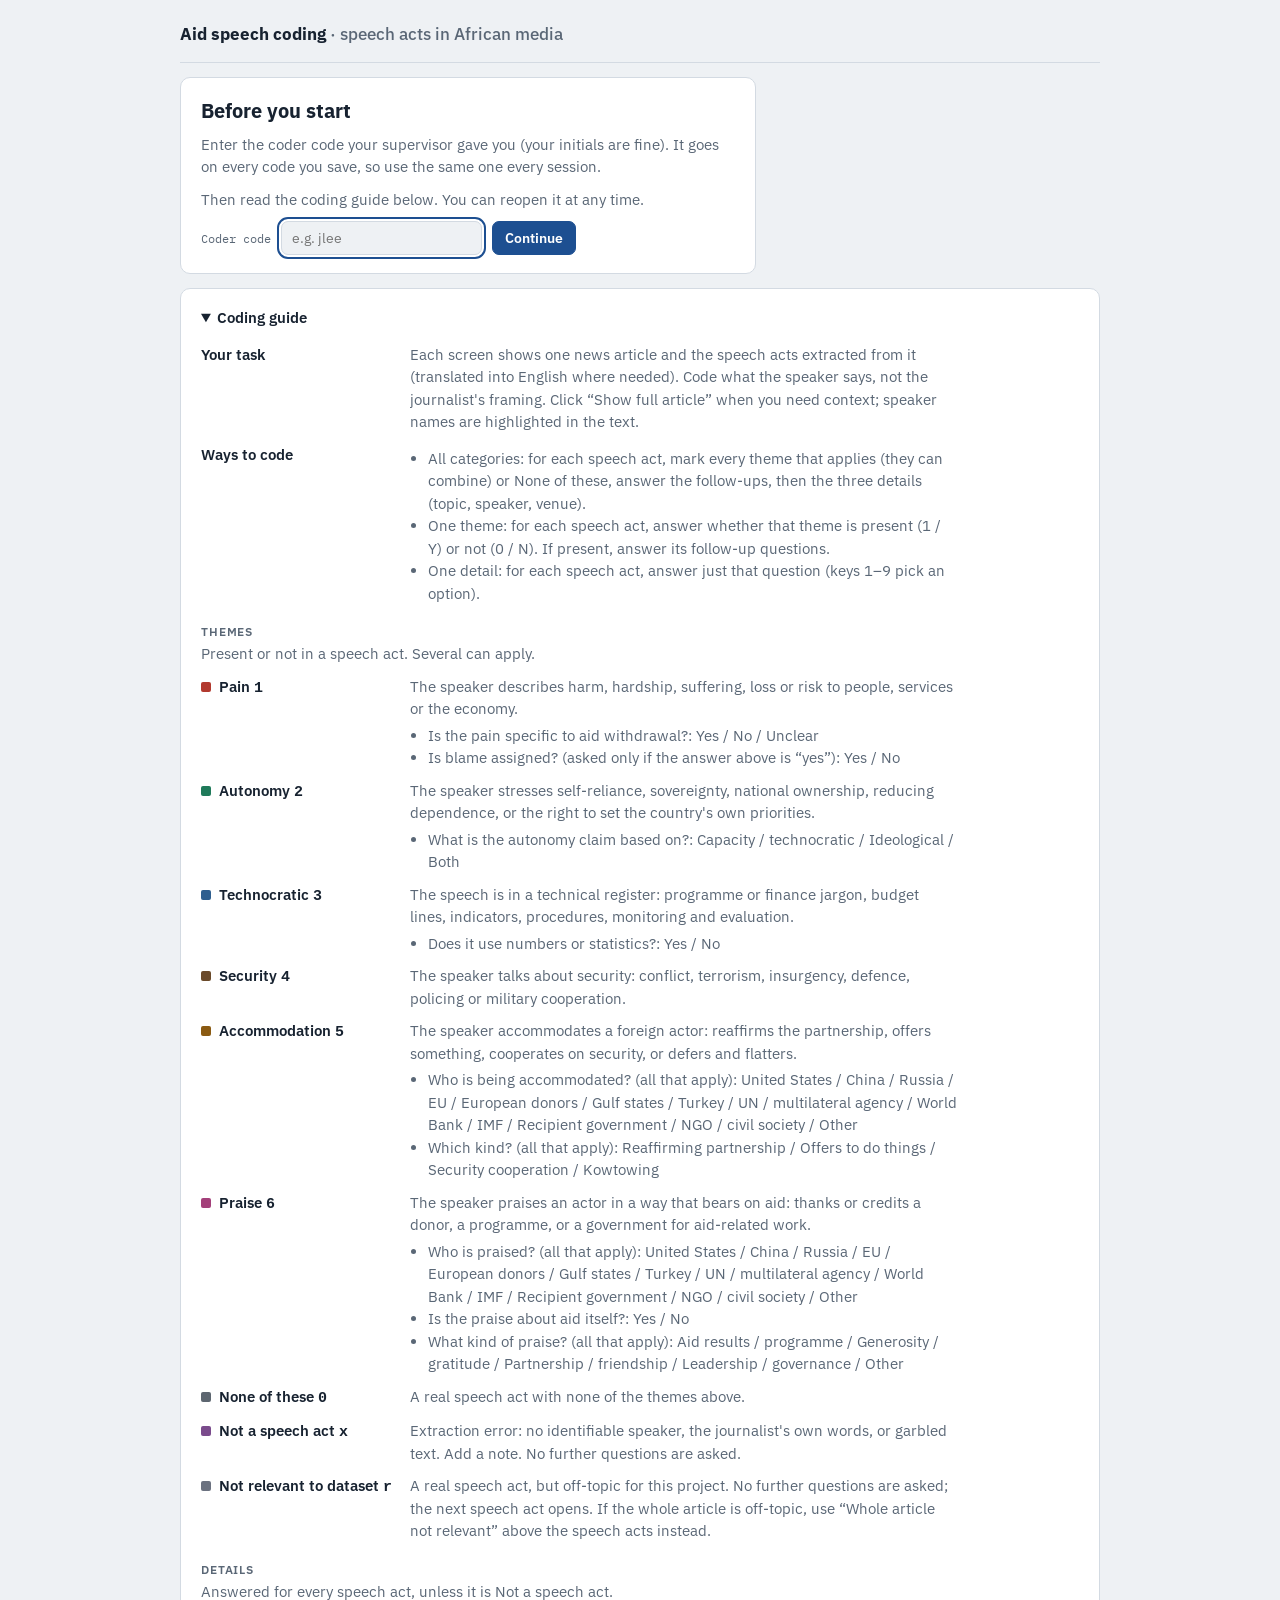
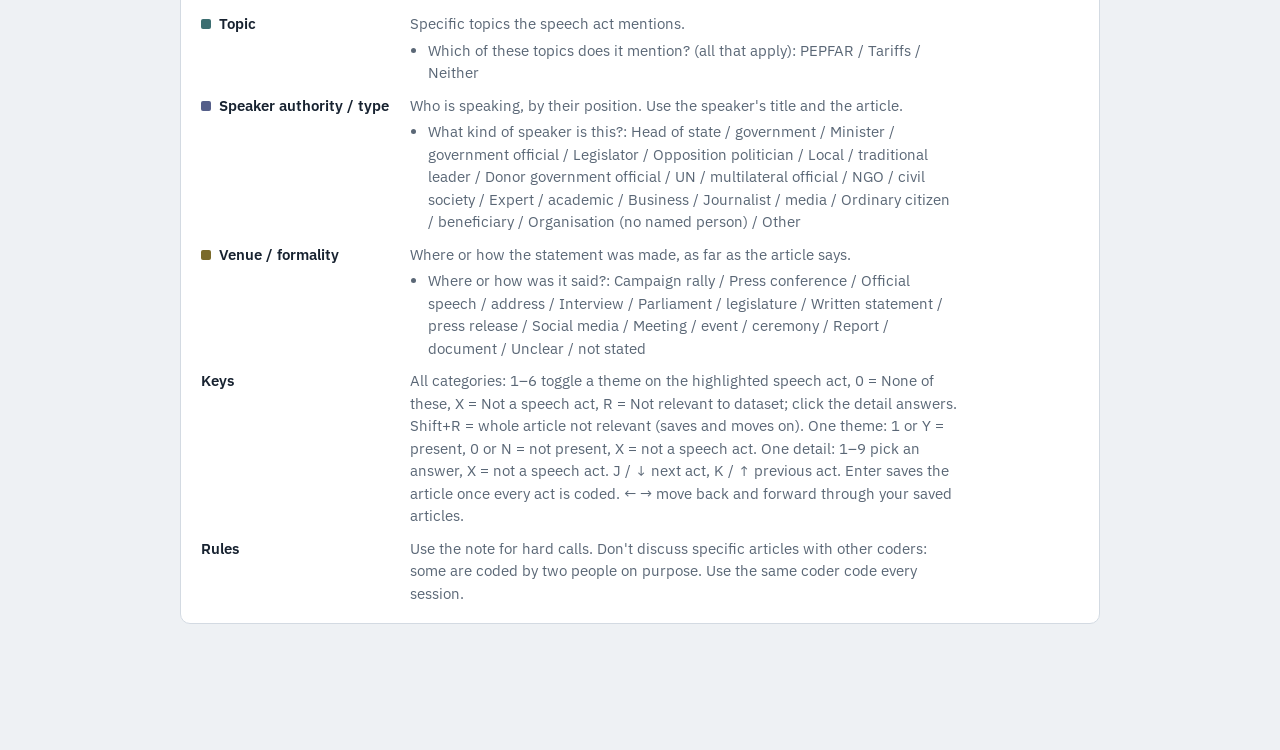
==== commit 0132e8f1: "Add 'Not relevant to dataset' for a speech act (R) or a whole article Per act: exclusive answer, no " ====
--- a/index.html
+++ b/index.html
@@ -14,7 +14,7 @@
   --bg: #eef1f4; --surface: #ffffff; --ink: #172230; --muted: #5a6776; --line: #d3dae2;
   --accent: #1d4f91;          /* active card / primary action */
   --pain: #b2392f; --auto: #1f7a5a; --acc: #8a5a12; --none: #5d6670; --bad: #7a4b8c;
-  --tech: #2f5f8f; --sec: #6a4a2a; --praise: #a3407a; --topic: #3c6e71; --spk: #555f8a; --venue: #7a6a2a;
+  --tech: #2f5f8f; --sec: #6a4a2a; --irr: #6b7280; --praise: #a3407a; --topic: #3c6e71; --spk: #555f8a; --venue: #7a6a2a;
   --hi: #fff3c4; --danger: #a3302a;
   --sans: "IBM Plex Sans", system-ui, -apple-system, sans-serif;
   --serif: "Source Serif 4", Georgia, serif;
@@ -23,11 +23,11 @@
 }
 @media (prefers-color-scheme: dark) { :root:not([data-theme="light"]) {
   --bg: #11161c; --surface: #1a2129; --ink: #e4e9ef; --muted: #93a0ae; --line: #2e3842;
-  --accent: #6fa3e8; --pain: #e57a6e; --auto: #4fc08f; --acc: #d9a650; --none: #a3acb6; --bad: #c193d3; --tech: #7fb2e5; --sec: #c9a27a; --praise: #e58bbd; --topic: #7cc0c3; --spk: #a7b0e0; --venue: #d2c27a; --hi: #4a4120; --danger: #ef7f74;
+  --accent: #6fa3e8; --pain: #e57a6e; --auto: #4fc08f; --acc: #d9a650; --none: #a3acb6; --bad: #c193d3; --tech: #7fb2e5; --sec: #c9a27a; --irr: #a7adb7; --praise: #e58bbd; --topic: #7cc0c3; --spk: #a7b0e0; --venue: #d2c27a; --hi: #4a4120; --danger: #ef7f74;
   color-scheme: dark; } }
 :root[data-theme="dark"] {
   --bg: #11161c; --surface: #1a2129; --ink: #e4e9ef; --muted: #93a0ae; --line: #2e3842;
-  --accent: #6fa3e8; --pain: #e57a6e; --auto: #4fc08f; --acc: #d9a650; --none: #a3acb6; --bad: #c193d3; --tech: #7fb2e5; --sec: #c9a27a; --praise: #e58bbd; --topic: #7cc0c3; --spk: #a7b0e0; --venue: #d2c27a; --hi: #4a4120; --danger: #ef7f74;
+  --accent: #6fa3e8; --pain: #e57a6e; --auto: #4fc08f; --acc: #d9a650; --none: #a3acb6; --bad: #c193d3; --tech: #7fb2e5; --sec: #c9a27a; --irr: #a7adb7; --praise: #e58bbd; --topic: #7cc0c3; --spk: #a7b0e0; --venue: #d2c27a; --hi: #4a4120; --danger: #ef7f74;
   color-scheme: dark; }
 * { box-sizing: border-box; }
 [hidden] { display: none !important; }
@@ -120,6 +120,10 @@
 .guide dt.gh { grid-column: 1 / -1; margin-top: 8px; font-size: 12px; letter-spacing: .07em; text-transform: uppercase; color: var(--muted); }
 .guide dt.gh + dd { grid-column: 1 / -1; margin-top: -8px; }
 .chip kbd { font: 400 11px var(--mono); opacity: .7; margin-right: 6px; }
+.spacer { flex: 1; }
+button.btn.irr { border-color: var(--irr); color: var(--ink); }
+button.btn.irr:hover { background: color-mix(in srgb, var(--irr) 14%, var(--surface)); }
+button.btn.irr.on { background: var(--irr); color: var(--surface); }
 </style>
 </head>
 <body>
@@ -194,6 +198,8 @@
 const ABSENT = { id: "absent", keys: ["0", "n"], label: "Not present", color: "--none", desc: "The category does not appear in this speech act." };
 const ALL = [...CATS, ...EXCL], byCat = Object.fromEntries([...ALL, ...ATTRS, ABSENT].map(c => [c.id, c]));
 const isAttr = t => ATTRS.some(x => x.id === t);
+const SKIP = ["bad", "irrelevant"];               // flags that end an act: no further questions
+const skipped = a => a.cats.some(c => SKIP.includes(c));
 const STALE_MS = (CONFIG.STALE_MINUTES || 30) * 60 * 1000;
 let api, coder = "", task = "", items = [], byId = {};
 let claims = new Map(), mine = new Map(), history = [], pos = -1;
@@ -216,18 +222,18 @@
 // the detail questions this task asks on every speech act
 const attrsFor = (t = task) => t === "all" ? ATTRS : ATTRS.filter(x => x.id === t);
 // everything whose questions are asked on this act: present themes + this task's details
-const askedOn = a => a.cats.includes("bad") ? [] : [...a.cats.filter(c => byCat[c].q), ...attrsFor().map(x => x.id)];
+const askedOn = a => skipped(a) ? [] : [...a.cats.filter(c => byCat[c].q), ...attrsFor().map(x => x.id)];
 function setTask(t) {
   task = t; store.set("task", t);
   if (t === "all") {
     OPTS = ALL.map(c => ({ ...c, keys: [c.key] }));
     EXCL_IDS = EXCL.map(e => e.id);
   } else if (isAttr(t)) {
-    OPTS = [{ ...byCat.bad, keys: ["x"] }];   // just the detail question, or flag the act
-    EXCL_IDS = ["bad"];
+    OPTS = SKIP.map(id => ({ ...byCat[id], keys: [byCat[id].key] }));   // just the detail question, or flag the act
+    EXCL_IDS = [...SKIP];
   } else {
     const c = byCat[t];
-    OPTS = [{ ...c, label: "Present: " + c.label, keys: ["1", "y"] }, ABSENT, { ...byCat.bad, keys: ["x"] }];
+    OPTS = [{ ...c, label: "Present: " + c.label, keys: ["1", "y"] }, ABSENT, ...SKIP.map(id => ({ ...byCat[id], keys: [byCat[id].key] }))];
     EXCL_IDS = OPTS.map(o => o.id);          // one answer per act in single-category mode
   }
 }
@@ -350,7 +356,7 @@
   try { await ensureActs(it0); } catch { return gate("Couldn't load the speech acts", "Check your connection and reload the page."); }
   current = w; const it = it0, saved = mine.get(w);
   const local = store.get(`draft:${coder}:${w}`);
-  draft = saved ? { acts: saved.acts.map(a => ({ k: a.k, cats: [...a.cats], f: { ...a.f } })), note: saved.note || "" }
+  draft = saved ? { acts: saved.acts.map(a => ({ k: a.k, cats: [...a.cats], f: { ...a.f } })), note: saved.note || "", whole: !!saved.whole_irrelevant }
     : local || { acts: it.acts.map(a => ({ k: a.k, cats: [], f: {} })), note: "" };
   active = saved ? 0 : Math.max(0, draft.acts.findIndex(a => missing(a).length));
   renderFocus(); renderArticle(it); renderActs();
@@ -374,7 +380,9 @@
   $("art").replaceChildren(
     el("h2", { textContent: it.title || "(untitled)" }),
     el("dl", { className: "facts" }, fact("Country", it.country), fact("Media outlet", it.source), fact("Date", it.date), fact("Language", LANGS[it.lang] || it.lang)),
-    el("div", { className: "formrow" }, toggle, el("a", { href: it.url, target: "_blank", rel: "noopener", textContent: "Original web page ↗" })),
+    el("div", { className: "formrow" }, toggle, el("a", { href: it.url, target: "_blank", rel: "noopener", textContent: "Original web page ↗" }),
+      el("span", { className: "spacer" }),
+      el("button", { type: "button", className: "btn irr" + (draft?.whole ? " on" : ""), id: "whole-irr", textContent: "Whole article not relevant → next", title: "Marks every speech act as not relevant, saves, and opens the next article (Shift+R)", onclick: markArticleIrrelevant })),
     body);
 }
 // Full article text lives in data/text/<shard>.json; fetched only when an RA opens it.
@@ -449,7 +457,7 @@
 }
 function persistDraft() { if (!mine.has(current)) store.set(`draft:${coder}:${current}`, draft); }
 function toggle(i, id) {
-  const a = draft.acts[i]; active = i;
+  const a = draft.acts[i]; active = i; draft.whole = false;
   const isExcl = EXCL_IDS.includes(id);
   if (a.cats.includes(id)) a.cats = a.cats.filter(c => c !== id);
   else a.cats = isExcl ? [id] : [...a.cats.filter(c => !EXCL_IDS.includes(c)), id];
@@ -459,7 +467,7 @@
   renderActs(); scrollActive();
 }
 function answer(i, k, v, q) {
-  const a = draft.acts[i]; active = i;
+  const a = draft.acts[i]; active = i; draft.whole = false;
   if (q.many) {
     let s = new Set(a.f[k] || []);
     if (s.has(v)) s.delete(v);
@@ -487,13 +495,19 @@
     api.claim(coder, w).catch(() => status("Couldn't reserve this article. Your codes will still save.", true));
   }
 }
+// One click: every act "Not relevant to dataset", saved, next article.
+function markArticleIrrelevant() {
+  if (!draft || writing) return;
+  draft.acts.forEach(a => { a.cats = ["irrelevant"]; a.f = {}; });
+  draft.whole = true; persistDraft(); save();
+}
 async function save() {
   if (!current || writing) return;
   const bad = draft.acts.map((a, i) => [i, missing(a)]).filter(([, m]) => m.length);
   if (bad.length) { active = bad[0][0]; renderActs(); scrollActive(); return status(`Act ${bad[0][0] + 1} needs ${bad[0][1][0]}`, true); }
   writing = true; status("Saving…"); $("save").disabled = true;
   const w = current, it = itemOf(w);
-  const body = { item: w, article: it.id, article_id: it.article_id, task, coder, cbv: CB_VERSION, at: Date.now(), note: $("note").value.trim().slice(0, 400),
+  const body = { item: w, article: it.id, article_id: it.article_id, task, coder, cbv: CB_VERSION, at: Date.now(), note: $("note").value.trim().slice(0, 400), whole_irrelevant: !!draft.whole,
     acts: draft.acts.map(a => ({ k: a.k, cats: a.cats, f: a.f })) };
   try {
     await api.save(coder, w, body);
@@ -511,18 +525,18 @@
 function go(d) { const p = pos + d; if (p < 0 || p > history.length) return; pos = p; if (pos === history.length) openNext(); else renderItem(history[pos]); }
 
 // ---------- CSV (one row per coder x task x speech act) ----------
-// In a single-category task only that category (and "bad") is judged: other category columns stay blank.
+// In a single-category task only that category (and the skip flags) is judged: other category columns stay blank.
 const COLS = ["coder", "task", "article_id", "pool", "stratum", "country", "source", "date", "url", "title", "act_n", "speaker", "speaker_name", "speaker_title", "speech", "categories",
   ...ALL.flatMap(c => [c.id, ...(c.q || []).map(q => c.id + "." + q.id)]),
-  ...ATTRS.flatMap(c => c.q.map(q => c.id + "." + q.id)), "article_note", "codebook_version", "saved_at"];
+  ...ATTRS.flatMap(c => c.q.map(q => c.id + "." + q.id)), "article_not_relevant", "article_note", "codebook_version", "saved_at"];
 function rowsFor(c, L) {
   const it = byId[L.article];
   return L.acts.map((a, i) => {
     const src = it.acts[i] || {};
     const r = { coder: c, task: L.task, article_id: it.article_id, pool: it.pool, stratum: it.stratum, country: it.country, source: it.source, date: it.date, url: it.url, title: it.title,
-      act_n: a.k, speaker: src.speaker, speaker_name: src.name, speaker_title: src.title, speech: src.speech, categories: a.cats.filter(x => x !== "absent").join("|"), article_note: L.note, codebook_version: L.cbv, saved_at: new Date(L.at).toISOString() };
+      act_n: a.k, speaker: src.speaker, speaker_name: src.name, speaker_title: src.title, speech: src.speech, categories: a.cats.filter(x => x !== "absent").join("|"), article_not_relevant: L.whole_irrelevant ? 1 : 0, article_note: L.note, codebook_version: L.cbv, saved_at: new Date(L.at).toISOString() };
     for (const cat of ALL) {
-      const judged = L.task === "all" || cat.id === L.task || cat.id === "bad";
+      const judged = L.task === "all" || cat.id === L.task || SKIP.includes(cat.id);
       r[cat.id] = judged ? (a.cats.includes(cat.id) ? 1 : 0) : "";
       for (const q of cat.q || []) { const v = a.f[cat.id + "." + q.id]; r[cat.id + "." + q.id] = Array.isArray(v) ? v.join("|") : (v ?? ""); }
     }
@@ -558,7 +572,7 @@
   ALL.forEach(guideItem);
   dl.append(el("dt", { className: "gh", textContent: "Details" }), el("dd", { textContent: "Answered for every speech act, unless it is Not a speech act." }));
   ATTRS.forEach(guideItem);
-  dl.append(el("dt", { className: "keyhelp", textContent: "Keys" }), el("dd", { className: "keyhelp", textContent: "All categories: 1–6 toggle a theme on the highlighted speech act, 0 = None of these, X = Not a speech act; click the detail answers. One theme: 1 or Y = present, 0 or N = not present, X = not a speech act. One detail: 1–9 pick an answer, X = not a speech act. J / ↓ next act, K / ↑ previous act. Enter saves the article once every act is coded. ← → move back and forward through your saved articles." }),
+  dl.append(el("dt", { className: "keyhelp", textContent: "Keys" }), el("dd", { className: "keyhelp", textContent: "All categories: 1–6 toggle a theme on the highlighted speech act, 0 = None of these, X = Not a speech act, R = Not relevant to dataset; click the detail answers. Shift+R = whole article not relevant (saves and moves on). One theme: 1 or Y = present, 0 or N = not present, X = not a speech act. One detail: 1–9 pick an answer, X = not a speech act. J / ↓ next act, K / ↑ previous act. Enter saves the article once every act is coded. ← → move back and forward through your saved articles." }),
     el("dt", { textContent: "Rules" }), el("dd", { textContent: "Use the note for hard calls. Don't discuss specific articles with other coders: some are coded by two people on purpose. Use the same coder code every session." }));
 }
 
@@ -583,12 +597,20 @@
   $("note").addEventListener("input", () => { if (draft) { draft.note = $("note").value; persistDraft(); } });
   $("dl").onclick = downloadMine;
   $("switch").onclick = () => { store.del("coder"); location.reload(); };
+  $("code-form").addEventListener("submit", e => {
+    e.preventDefault();
+    if (!items.length) return;                     // still loading
+    const v = $("code-input").value.trim().toLowerCase();
+    if (!/^[a-z0-9_-]{2,12}$/.test(v)) { $("code-err").textContent = "Use 2 to 12 letters or numbers, no spaces."; $("code-err").hidden = false; return; }
+    coder = v; store.set("coder", v); $("guide").open = false; begin();
+  });
   document.addEventListener("keydown", e => {
     if (e.target.tagName === "INPUT" || $("work").hidden || e.metaKey || e.ctrlKey || e.altKey) return;
+    if (e.key === "R" && e.shiftKey) { e.preventDefault(); return markArticleIrrelevant(); }
     const k = e.key.toLowerCase(), o = OPTS.find(x => x.keys.includes(k));
     const dq = isAttr(task) && byCat[task].q[0], dn = /^[1-9]$/.test(k) ? +k : 0;
     if (o) { e.preventDefault(); toggle(active, o.id); }
-    else if (dq && dn && dn <= dq.opts.length && !draft.acts[active].cats.includes("bad")) { e.preventDefault(); answer(active, task + "." + dq.id, dq.opts[dn - 1][0], dq); }
+    else if (dq && dn && dn <= dq.opts.length && !skipped(draft.acts[active])) { e.preventDefault(); answer(active, task + "." + dq.id, dq.opts[dn - 1][0], dq); }
     else if (k === "j" || k === "arrowdown") { e.preventDefault(); active = Math.min(active + 1, draft.acts.length - 1); renderActs(); scrollActive(); }
     else if (k === "k" || k === "arrowup") { e.preventDefault(); active = Math.max(active - 1, 0); renderActs(); scrollActive(); }
     else if (k === "enter") { e.preventDefault(); save(); }
@@ -612,12 +634,6 @@
   coder = store.get("coder") || "";
   if (!coder) { show("onboard"); $("guide").open = true; $("code-input").focus(); }
   else begin();
-  $("code-form").addEventListener("submit", e => {
-    e.preventDefault();
-    const v = $("code-input").value.trim().toLowerCase();
-    if (!/^[a-z0-9_-]{2,12}$/.test(v)) { $("code-err").textContent = "Use 2 to 12 letters or numbers, no spaces."; $("code-err").hidden = false; return; }
-    coder = v; store.set("coder", v); $("guide").open = false; begin();
-  });
 }
 start();
 </script>
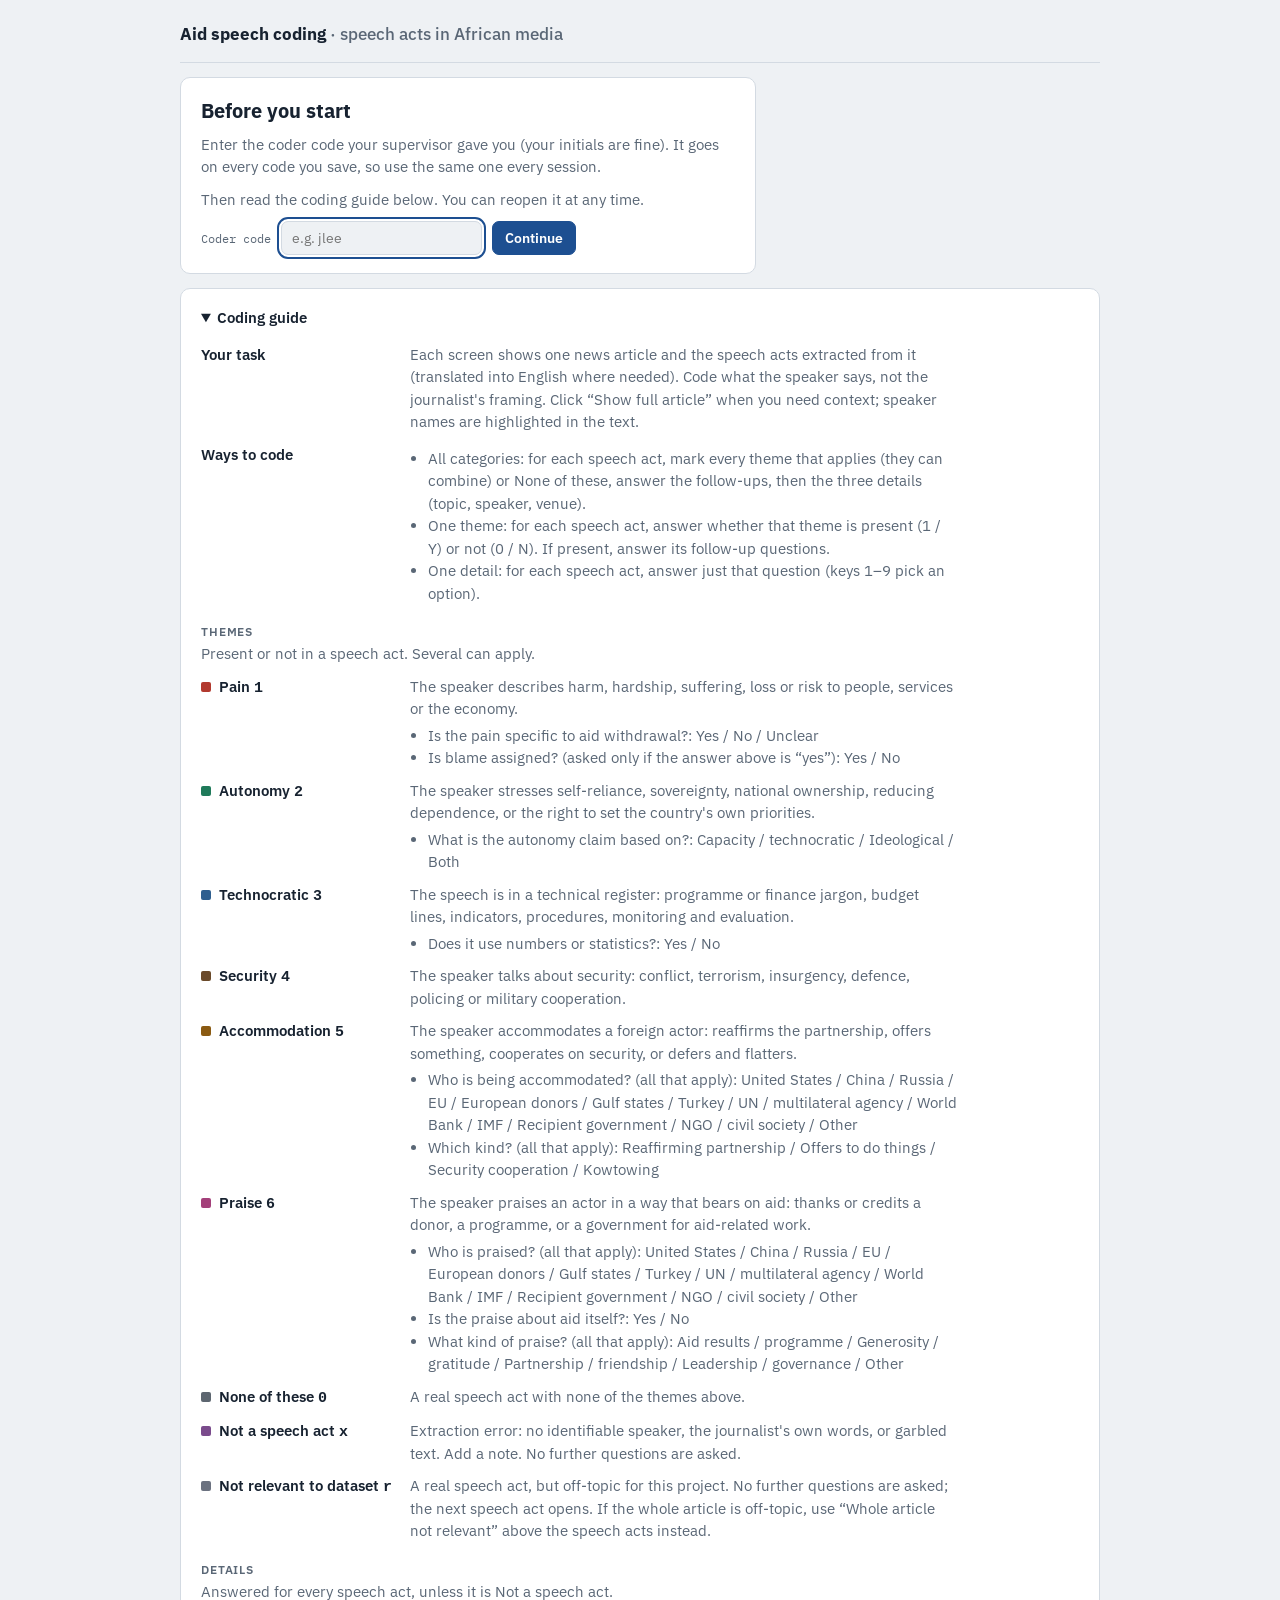
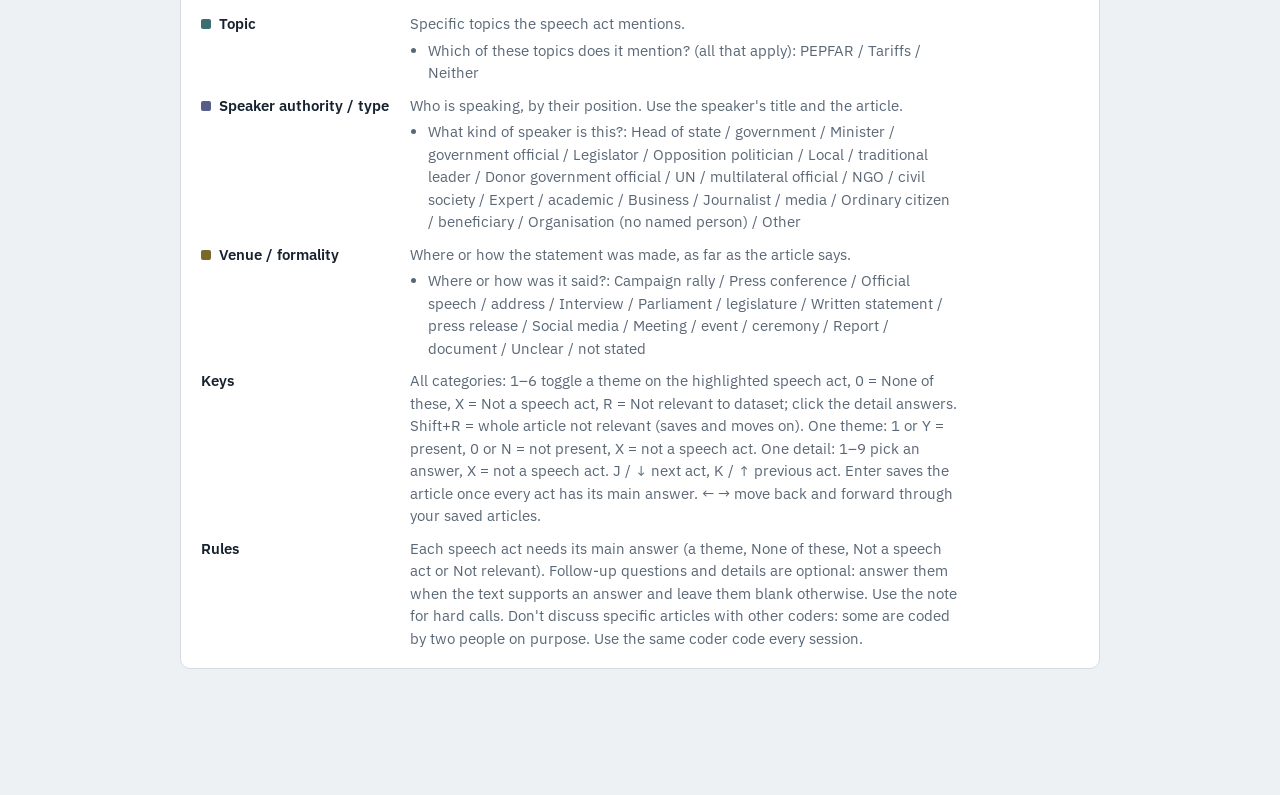
==== commit d53d0346: "Make follow-up questions and details optional Only each speech act's main answer (a theme, none of t" ====
--- a/index.html
+++ b/index.html
@@ -63,7 +63,7 @@
 .fq { display: grid; gap: 8px; border-left: 3px solid var(--c); padding: 4px 0 4px 12px; }
 .fq .q { display: flex; flex-wrap: wrap; gap: 6px 10px; align-items: center; font-size: 14px; }
 .fq .q > span { color: var(--muted); min-width: 0; }
-.fq .q.miss > span { color: var(--danger); }
+.fq .q.miss > span { color: var(--muted); font-style: italic; }
 .chip { font: 500 13px var(--sans); color: var(--ink); background: var(--bg); border: 1px solid var(--line); border-radius: 999px; padding: 4px 11px; cursor: pointer; }
 .chip[aria-pressed="true"] { background: var(--c); border-color: var(--c); color: var(--surface); }
 .savebar { position: fixed; left: 0; right: 0; bottom: 0; z-index: 5; background: var(--surface); border-top: 1px solid var(--line);
@@ -328,8 +328,12 @@
 
 // ---------- validation ----------
 function visibleQs(cat, a) { return (cat.q || []).filter(q => !q.showIf || a.f[cat.id + "." + q.showIf[0]] === q.showIf[1]); }
+// Only the main answer is required (a theme, None of these, or a skip flag); follow-ups and details are optional.
 function missing(a) {
-  if (!a.cats.length && !isAttr(task)) return [task === "all" ? "a category" : "an answer"];
+  return !a.cats.length && !isAttr(task) ? [task === "all" ? "a category" : "an answer"] : [];
+}
+// optional questions still unanswered on this act (shown, never required)
+function unanswered(a) {
   const out = [];
   for (const c of askedOn(a)) { const cat = byCat[c];
     for (const q of visibleQs(cat, a)) { const v = a.f[c + "." + q.id]; if (v == null || (Array.isArray(v) && !v.length)) out.push(cat.label + ": " + q.label.replace(/\?.*$/, "?")); } }
@@ -463,7 +467,7 @@
   else a.cats = isExcl ? [id] : [...a.cats.filter(c => !EXCL_IDS.includes(c)), id];
   cleanFollowups(a); persistDraft();
   // an exclusive answer with nothing to follow up finishes the act: move on
-  if (isExcl && a.cats.length && !missing(a).length && i < draft.acts.length - 1) active = i + 1;
+  if (isExcl && a.cats.length && !unanswered(a).length && i < draft.acts.length - 1) active = i + 1;
   renderActs(); scrollActive();
 }
 function answer(i, k, v, q) {
@@ -478,7 +482,7 @@
   if (a.f[k] === undefined) delete a.f[k];
   cleanFollowups(a); persistDraft();
   // in a one-detail task, a single-choice answer finishes the act: move on
-  if (isAttr(task) && !q.many && a.f[k] !== undefined && !missing(a).length && i < draft.acts.length - 1) active = i + 1;
+  if (isAttr(task) && !q.many && a.f[k] !== undefined && !unanswered(a).length && i < draft.acts.length - 1) active = i + 1;
   renderActs(); if (active !== i) scrollActive();
 }
 function scrollActive() { const c = $("acts").children[active]; if (c) { const r = c.getBoundingClientRect(); if (r.top < 60 || r.bottom > innerHeight - 90) c.scrollIntoView({ block: "center", behavior: matchMedia("(prefers-reduced-motion: reduce)").matches ? "auto" : "smooth" }); } }
@@ -572,8 +576,8 @@
   ALL.forEach(guideItem);
   dl.append(el("dt", { className: "gh", textContent: "Details" }), el("dd", { textContent: "Answered for every speech act, unless it is Not a speech act." }));
   ATTRS.forEach(guideItem);
-  dl.append(el("dt", { className: "keyhelp", textContent: "Keys" }), el("dd", { className: "keyhelp", textContent: "All categories: 1–6 toggle a theme on the highlighted speech act, 0 = None of these, X = Not a speech act, R = Not relevant to dataset; click the detail answers. Shift+R = whole article not relevant (saves and moves on). One theme: 1 or Y = present, 0 or N = not present, X = not a speech act. One detail: 1–9 pick an answer, X = not a speech act. J / ↓ next act, K / ↑ previous act. Enter saves the article once every act is coded. ← → move back and forward through your saved articles." }),
-    el("dt", { textContent: "Rules" }), el("dd", { textContent: "Use the note for hard calls. Don't discuss specific articles with other coders: some are coded by two people on purpose. Use the same coder code every session." }));
+  dl.append(el("dt", { className: "keyhelp", textContent: "Keys" }), el("dd", { className: "keyhelp", textContent: "All categories: 1–6 toggle a theme on the highlighted speech act, 0 = None of these, X = Not a speech act, R = Not relevant to dataset; click the detail answers. Shift+R = whole article not relevant (saves and moves on). One theme: 1 or Y = present, 0 or N = not present, X = not a speech act. One detail: 1–9 pick an answer, X = not a speech act. J / ↓ next act, K / ↑ previous act. Enter saves the article once every act has its main answer. ← → move back and forward through your saved articles." }),
+    el("dt", { textContent: "Rules" }), el("dd", { textContent: "Each speech act needs its main answer (a theme, None of these, Not a speech act or Not relevant). Follow-up questions and details are optional: answer them when the text supports an answer and leave them blank otherwise. Use the note for hard calls. Don't discuss specific articles with other coders: some are coded by two people on purpose. Use the same coder code every session." }));
 }
 
 // ---------- start ----------
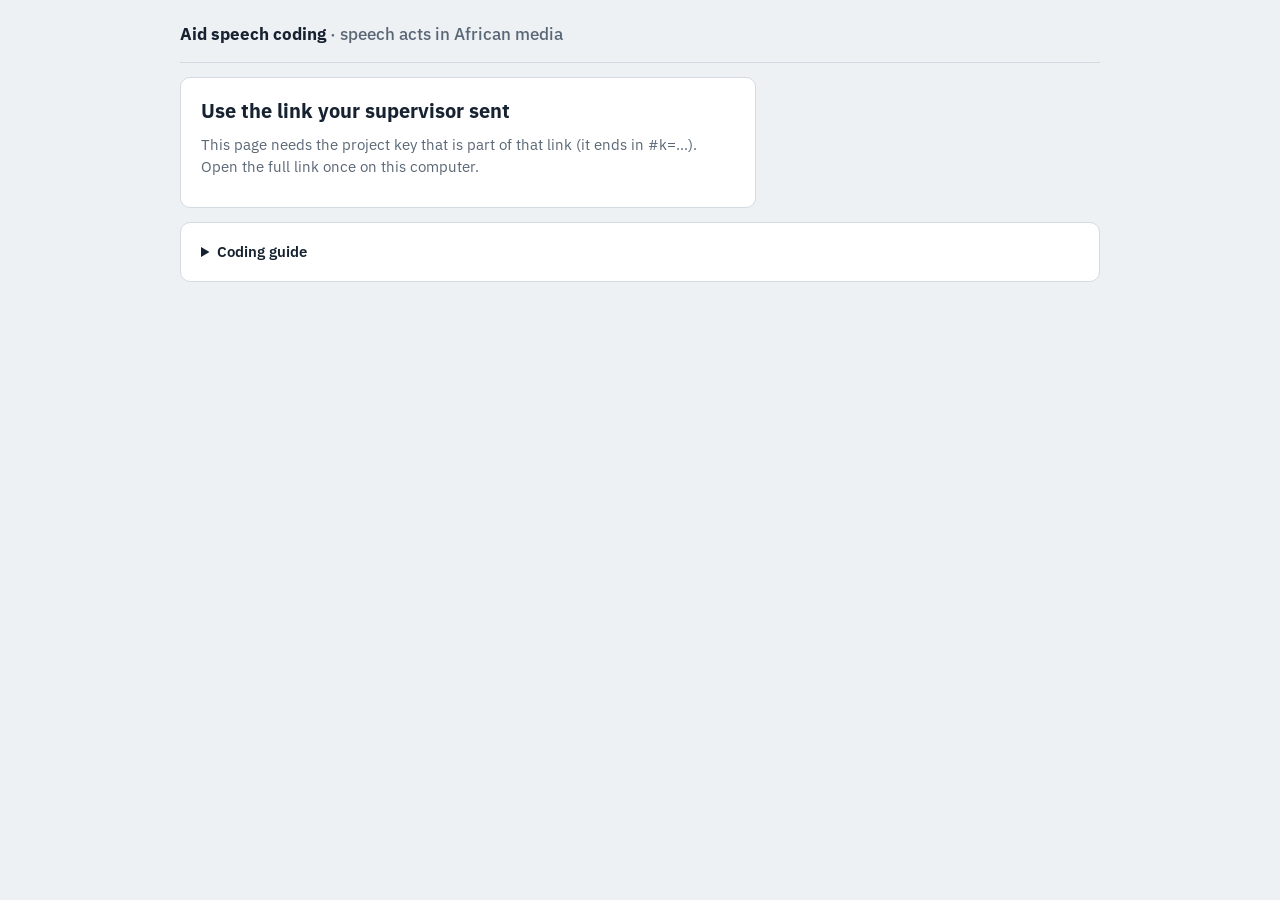
==== commit 85c9c598: "Codebook v3: blame, pain, accommodation, praise, capacity/autonomy, technocratic, security, outside " ====
--- a/index.html
+++ b/index.html
@@ -119,6 +119,7 @@
 .fq.detail { border-left-style: dotted; }
 .guide dt.gh { grid-column: 1 / -1; margin-top: 8px; font-size: 12px; letter-spacing: .07em; text-transform: uppercase; color: var(--muted); }
 .guide dt.gh + dd { grid-column: 1 / -1; margin-top: -8px; }
+.qtext { font: 14px var(--sans); color: var(--ink); background: var(--bg); border: 1px solid var(--line); border-radius: 6px; padding: 4px 8px; min-width: 0; width: 16em; max-width: 100%; }
 .chip kbd { font: 400 11px var(--mono); opacity: .7; margin-right: 6px; }
 .spacer { flex: 1; }
 button.btn.irr { border-color: var(--irr); color: var(--ink); }
@@ -327,7 +328,12 @@
 }
 
 // ---------- validation ----------
-function visibleQs(cat, a) { return (cat.q || []).filter(q => !q.showIf || a.f[cat.id + "." + q.showIf[0]] === q.showIf[1]); }
+function shown(q, cat, a) {
+  if (!q.showIf) return true;
+  const v = a.f[cat.id + "." + q.showIf[0]], want = [].concat(q.showIf[1]);
+  return Array.isArray(v) ? v.some(x => want.includes(x)) : want.includes(v);
+}
+function visibleQs(cat, a) { return (cat.q || []).filter(q => shown(q, cat, a)); }
 // Only the main answer is required (a theme, None of these, or a skip flag); follow-ups and details are optional.
 function missing(a) {
   return !a.cats.length && !isAttr(task) ? [task === "all" ? "a category" : "an answer"] : [];
@@ -439,6 +445,12 @@
         const k = c + "." + q.id, v = a.f[k];
         const row = el("div", { className: "q" + (v == null || (Array.isArray(v) && !v.length) ? " miss" : "") }, el("span", { textContent: cat.label + " · " + q.label }));
         const numbered = c === task && isAttr(task) && q === cat.q[0];   // number keys pick these
+        if (q.text) {   // short typed answer: saved as typed, no re-render while typing
+          const inp = el("input", { type: "text", className: "qtext", value: v || "", placeholder: q.placeholder || "", maxLength: 80 });
+          inp.onclick = e => e.stopPropagation();
+          inp.oninput = () => { const t = inp.value.trim(); if (t) draft.acts[i].f[k] = t; else delete draft.acts[i].f[k]; row.classList.toggle("miss", !t); persistDraft(); };
+          row.append(inp); box.append(row); continue;
+        }
         for (const [j, [ov, ol]] of q.opts.entries()) {
           const on = q.many ? (v || []).includes(ov) : v === ov;
           const ch = el("button", { type: "button", className: "chip", textContent: ol }); ch.setAttribute("aria-pressed", String(on));
@@ -563,20 +575,20 @@
   const dl = $("guide-dl");
   dl.append(el("dt", { textContent: "Your task" }), el("dd", { textContent: "Each screen shows one news article and the speech acts extracted from it (translated into English where needed). Code what the speaker says, not the journalist's framing. Click “Show full article” when you need context; speaker names are highlighted in the text." }),
     el("dt", { textContent: "Ways to code" }), el("dd", {}, el("ul", {},
-      el("li", { textContent: "All categories: for each speech act, mark every theme that applies (they can combine) or None of these, answer the follow-ups, then the three details (topic, speaker, venue)." }),
+      el("li", { textContent: "All categories: for each speech act, mark every theme that applies (they can combine) or None of these, answer the follow-ups, then the details (relevance, what it responds to, speaker, venue)." }),
       el("li", { textContent: "One theme: for each speech act, answer whether that theme is present (1 / Y) or not (0 / N). If present, answer its follow-up questions." }),
       el("li", { textContent: "One detail: for each speech act, answer just that question (keys 1–9 pick an option)." }))),
     el("dt", { className: "gh", textContent: "Themes" }), el("dd", { textContent: "Present or not in a speech act. Several can apply." }));
   const guideItem = c => {
     const sw = el("span", { className: "sw" }); sw.style.setProperty("--c", `var(${c.color})`);
     const dd = el("dd", { textContent: c.desc });
-    if (c.q?.length) dd.append(el("ul", {}, ...c.q.map(q => el("li", { textContent: q.label + (q.showIf ? ` (asked only if the answer above is “${q.showIf[1]}”)` : "") + ": " + q.opts.map(o => o[1]).join(" / ") }))));
+    if (c.q?.length) dd.append(el("ul", {}, ...c.q.map(q => el("li", { textContent: q.label + (q.showIf ? ` (asked only if the answer above is “${[].concat(q.showIf[1]).join("” or “")}”)` : "") + ": " + (q.text ? "typed answer" : q.opts.map(o => o[1]).join(" / ")) }))));
     dl.append(el("dt", {}, sw, document.createTextNode(c.label + " "), c.key ? el("kbd", { className: "keyhelp", textContent: c.key }) : null), dd);
   };
   ALL.forEach(guideItem);
   dl.append(el("dt", { className: "gh", textContent: "Details" }), el("dd", { textContent: "Answered for every speech act, unless it is Not a speech act." }));
   ATTRS.forEach(guideItem);
-  dl.append(el("dt", { className: "keyhelp", textContent: "Keys" }), el("dd", { className: "keyhelp", textContent: "All categories: 1–6 toggle a theme on the highlighted speech act, 0 = None of these, X = Not a speech act, R = Not relevant to dataset; click the detail answers. Shift+R = whole article not relevant (saves and moves on). One theme: 1 or Y = present, 0 or N = not present, X = not a speech act. One detail: 1–9 pick an answer, X = not a speech act. J / ↓ next act, K / ↑ previous act. Enter saves the article once every act has its main answer. ← → move back and forward through your saved articles." }),
+  dl.append(el("dt", { className: "keyhelp", textContent: "Keys" }), el("dd", { className: "keyhelp", textContent: "All categories: 1–8 toggle a theme on the highlighted speech act, 0 = None of these, X = Not a speech act, R = Not relevant to dataset; click the detail answers. Shift+R = whole article not relevant (saves and moves on). One theme: 1 or Y = present, 0 or N = not present, X = not a speech act. One detail: 1–9 pick an answer, X = not a speech act. J / ↓ next act, K / ↑ previous act. Enter saves the article once every act has its main answer. ← → move back and forward through your saved articles." }),
     el("dt", { textContent: "Rules" }), el("dd", { textContent: "Each speech act needs its main answer (a theme, None of these, Not a speech act or Not relevant). Follow-up questions and details are optional: answer them when the text supports an answer and leave them blank otherwise. Use the note for hard calls. Don't discuss specific articles with other coders: some are coded by two people on purpose. Use the same coder code every session." }));
 }
 
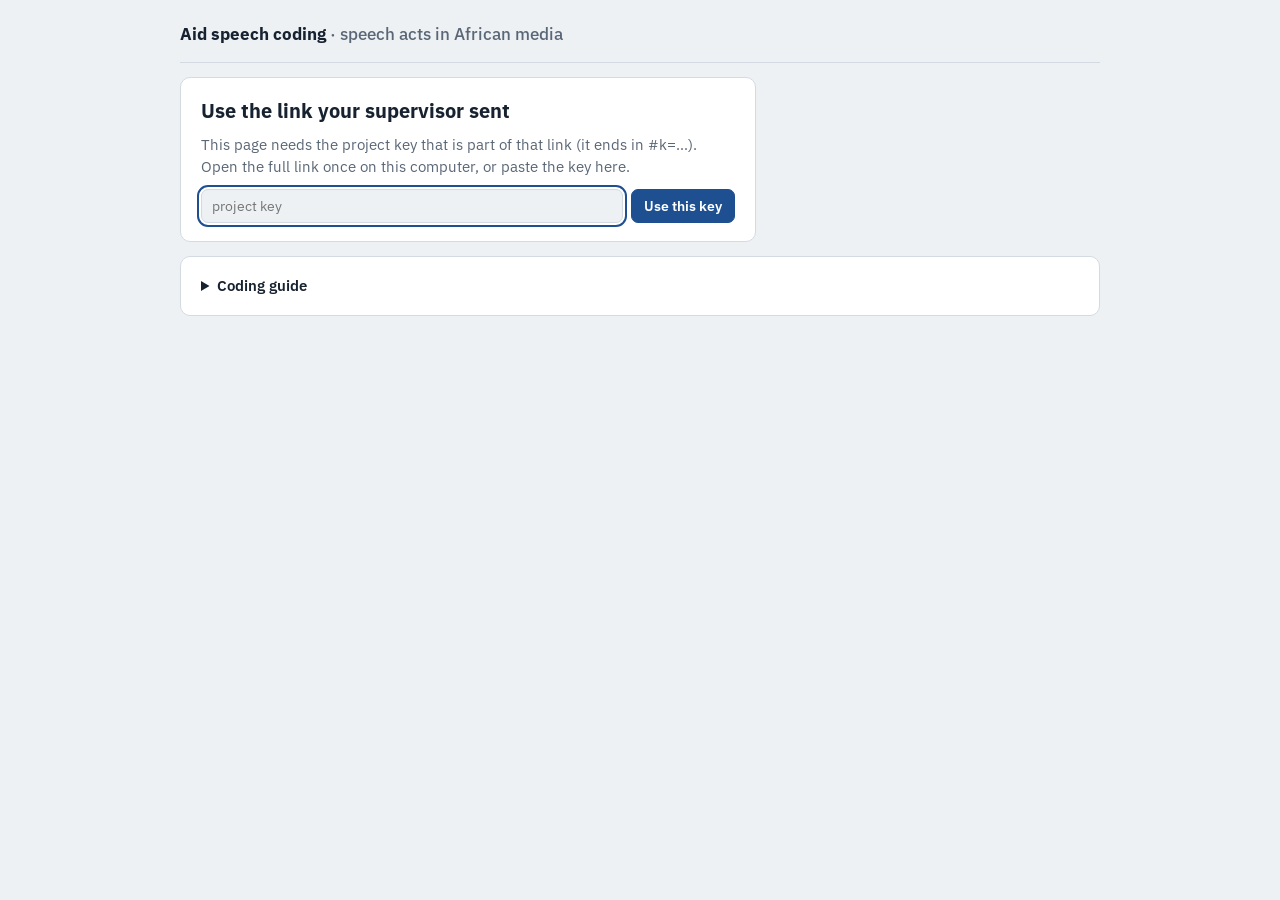
==== commit cb7e6a42: "Point to new Apps Script deployment; let RAs paste the project key when it is missing or wrong Co-Au" ====
--- a/index.html
+++ b/index.html
@@ -43,6 +43,8 @@
 .msg { max-width: 64ch; }
 .msg h2 { margin: 0 0 8px; font-size: 20px; text-wrap: balance; }
 .msg p { margin: 0 0 10px; color: var(--muted); }
+.keyform { display: flex; gap: 8px; flex-wrap: wrap; margin-top: 4px; }
+.keyform input { flex: 1 1 14ch; min-width: 0; }
 .art h2 { margin: 0 0 4px; font: 600 20px/1.3 var(--serif); text-wrap: balance; }
 .meta { font: 12.5px var(--mono); color: var(--muted); display: flex; flex-wrap: wrap; gap: 4px 14px; }
 .meta a { color: var(--accent); }
@@ -282,6 +284,14 @@
 
 function show(id) { for (const s of ["gate", "onboard", "taskpick", "work", "done"]) $(s).hidden = s !== id; $("savebar").hidden = id !== "work"; }
 function gate(t, p) { $("gate").replaceChildren(el("h2", { textContent: t }), el("p", { textContent: p })); show("gate"); }
+// Gate with a box to paste the project key (for a missing or wrong key); the key is stored and the page reloads.
+function keyGate(t, p) {
+  gate(t, p);
+  const inp = el("input", { type: "text", placeholder: "project key", autocomplete: "off", spellcheck: false });
+  const f = el("form", { className: "keyform" }, inp, el("button", { type: "submit", className: "btn primary", textContent: "Use this key" }));
+  f.addEventListener("submit", e => { e.preventDefault(); const k = inp.value.trim().replace(/^.*#k=/, ""); if (k) { store.set("key", k); location.reload(); } });
+  $("gate").append(f); inp.focus();
+}
 function status(t, err) { $("status").textContent = t; $("status").classList.toggle("err", !!err); }
 function el(tag, props = {}, ...kids) { const e = Object.assign(document.createElement(tag), props); e.append(...kids.filter(k => k != null)); return e; }
 function hash(s) { let h = 2166136261; for (let i = 0; i < s.length; i++) { h ^= s.charCodeAt(i); h = Math.imul(h, 16777619); } return h >>> 0; }
@@ -598,7 +608,10 @@
   gate("Loading your codes…", "Fetching what you have already coded.");
   let all;
   try { all = (await api.mine(coder)).filter(x => x?.item && x.task === task && itemOf(x.item)); }
-  catch (e) { return gate("Couldn't reach the project sheet", e.message + ". Check your connection and reload. If it keeps happening, tell your supervisor."); }
+  catch (e) {
+    if (/project key/i.test(e.message)) return keyGate("Wrong project key", "The key saved on this computer doesn't match the project sheet. Paste the key (or the whole link) your supervisor sent.");
+    return gate("Couldn't reach the project sheet", e.message + ". Check your connection and reload. If it keeps happening, tell your supervisor.");
+  }
   mine = new Map(all.map(x => [x.item, x]));
   history = [...mine.values()].sort((a, b) => a.at - b.at).map(x => x.item);
   $("done-text").hidden = !api.central;
@@ -639,7 +652,7 @@
   if (hk) { store.set("key", hk); try { window.history.replaceState(null, "", location.pathname + location.search); } catch {} }
   const key = store.get("key");
   if (CONFIG.BACKEND_URL) {
-    if (!key) return gate("Use the link your supervisor sent", "This page needs the project key that is part of that link (it ends in #k=…). Open the full link once on this computer.");
+    if (!key) return keyGate("Use the link your supervisor sent", "This page needs the project key that is part of that link (it ends in #k=…). Open the full link once on this computer, or paste the key here.");
     api = SheetsAPI(CONFIG.BACKEND_URL, key);
   } else api = LocalAPI;
 
